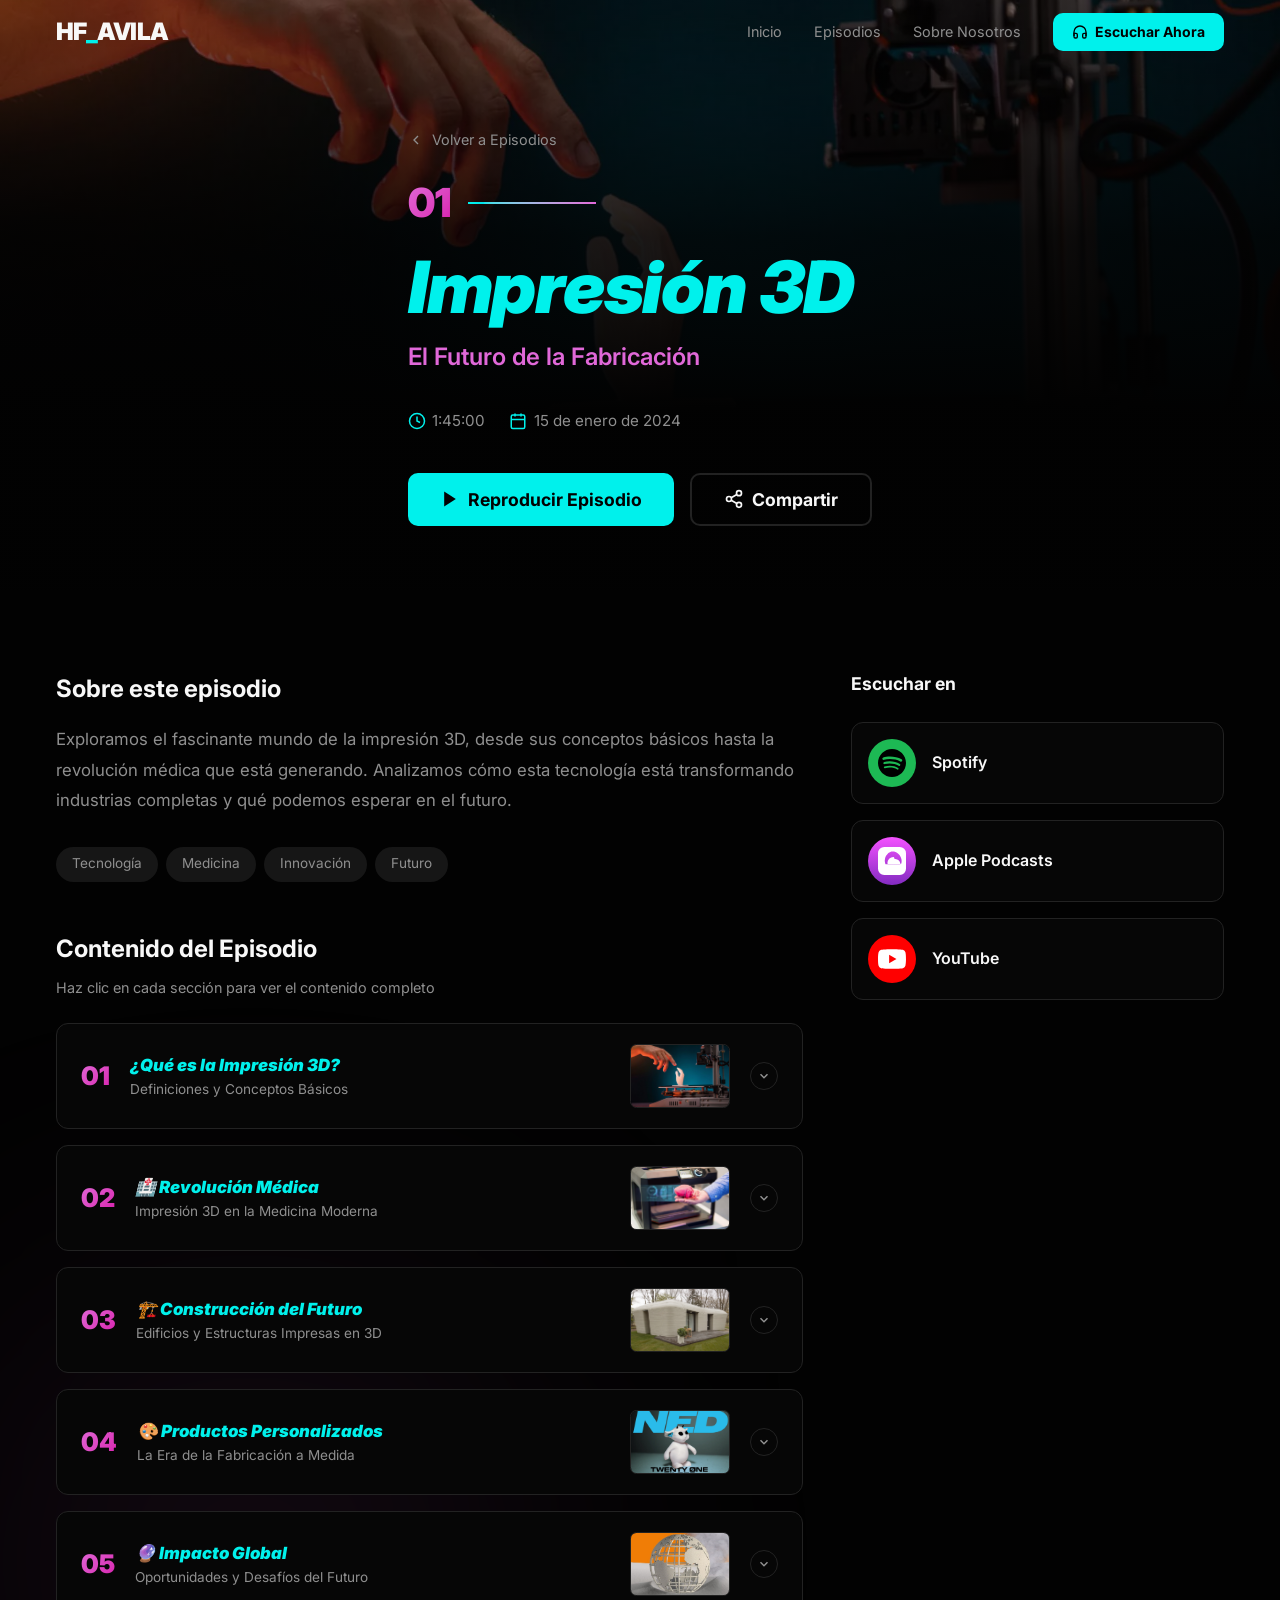
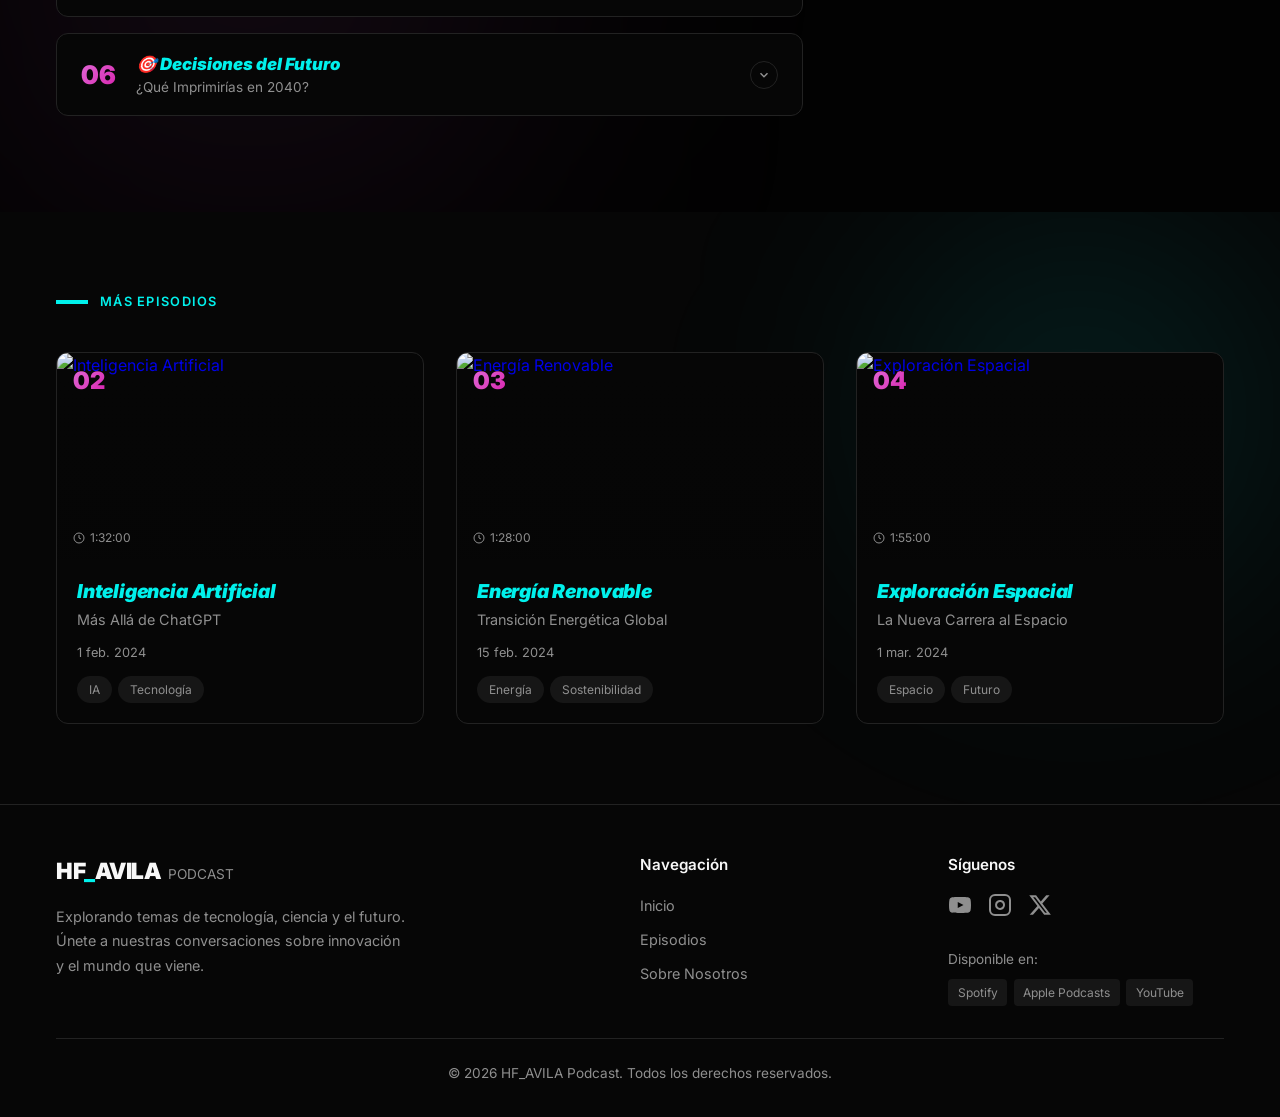
==== episodio-impresion-3d.html @ 29e9cfe6 "Add initial podcast site pages and assets Introduce the HF_AVILA podcast website skeleton: adds inde" ====
<!DOCTYPE html>
<html lang="es">
<head>
  <meta charset="UTF-8">
  <meta name="viewport" content="width=device-width, initial-scale=1.0">
  <title>Impresión 3D | HF_AVILA Podcast</title>
  <meta name="description" content="Exploramos el fascinante mundo de la impresión 3D, desde sus conceptos básicos hasta la revolución médica que está generando.">
  <link rel="preconnect" href="https://fonts.googleapis.com">
  <link rel="preconnect" href="https://fonts.gstatic.com" crossorigin>
  <link rel="stylesheet" href="styles.css">
</head>
<body>

  <!-- HEADER -->
  <header class="site-header" id="siteHeader">
    <div class="container">
      <div class="header-inner">
        <a href="index.html" class="logo">
          <span class="logo-hf">HF</span><span class="logo-dash">_</span><span class="logo-avila">AVILA</span>
        </a>
        <nav class="nav-desktop">
          <a href="index.html" class="nav-link">Inicio</a>
          <a href="episodios.html" class="nav-link">Episodios</a>
          <a href="sobre.html" class="nav-link">Sobre Nosotros</a>
          <a href="episodios.html" class="btn-nav">
            <svg viewBox="0 0 24 24" fill="none" stroke="currentColor" stroke-width="2"><path d="M3 18v-6a9 9 0 0 1 18 0v6"/><path d="M21 19a2 2 0 0 1-2 2h-1a2 2 0 0 1-2-2v-3a2 2 0 0 1 2-2h3zM3 19a2 2 0 0 0 2 2h1a2 2 0 0 0 2-2v-3a2 2 0 0 0-2-2H3z"/></svg>
            Escuchar Ahora
          </a>
        </nav>
        <button class="hamburger" id="hamburger" aria-label="Menú"></button>
      </div>
      <nav class="nav-mobile" id="navMobile">
        <a href="index.html" class="nav-link">Inicio</a>
        <a href="episodios.html" class="nav-link">Episodios</a>
        <a href="sobre.html" class="nav-link">Sobre Nosotros</a>
        <a href="episodios.html" class="btn-mobile">Escuchar Ahora</a>
      </nav>
    </div>
  </header>

  <!-- HERO -->
  <section class="ep-detail-hero">
    <div class="glow-orb" style="width:600px;height:600px;background:oklch(0.85 0.18 192 / 0.2);top:0;right:0;filter:blur(150px);"></div>
    <div class="ep-detail-bg">
      <img src="img/Podcast.jpg" alt="Impresión 3D">
      <div class="ep-detail-bg-overlay"></div>
    </div>
    <div class="container">
      <div class="ep-detail-content">
        <a href="episodios.html" class="back-link">
          <svg viewBox="0 0 24 24" fill="none" stroke="currentColor" stroke-width="2"><polyline points="15 18 9 12 15 6"/></svg>
          Volver a Episodios
        </a>
        <div class="ep-num-row">
          <span class="news-number">01</span>
          <div class="news-line" style="width:128px;flex:none;"></div>
        </div>
        <h1 class="ep-detail-title">Impresión 3D</h1>
        <p class="ep-detail-subtitle">El Futuro de la Fabricación</p>
        <div class="ep-meta">
          <div class="ep-meta-item">
            <svg viewBox="0 0 24 24"><circle cx="12" cy="12" r="10"/><polyline points="12 6 12 12 16 14"/></svg>
            1:45:00
          </div>
          <div class="ep-meta-item">
            <svg viewBox="0 0 24 24"><rect x="3" y="4" width="18" height="18" rx="2" ry="2"/><line x1="16" y1="2" x2="16" y2="6"/><line x1="8" y1="2" x2="8" y2="6"/><line x1="3" y1="10" x2="21" y2="10"/></svg>
            15 de enero de 2024
          </div>
        </div>
        <div class="ep-detail-btns">
          <button class="btn-primary-lg">
            <svg width="20" height="20" viewBox="0 0 24 24" fill="currentColor"><polygon points="5 3 19 12 5 21 5 3"/></svg>
            Reproducir Episodio
          </button>
          <button class="btn-outline-lg">
            <svg width="20" height="20" viewBox="0 0 24 24" fill="none" stroke="currentColor" stroke-width="2"><circle cx="18" cy="5" r="3"/><circle cx="6" cy="12" r="3"/><circle cx="18" cy="19" r="3"/><line x1="8.59" y1="13.51" x2="15.42" y2="17.49"/><line x1="15.41" y1="6.51" x2="8.59" y2="10.49"/></svg>
            Compartir
          </button>
        </div>
      </div>
    </div>
  </section>

  <!-- BODY -->
  <section class="ep-body">
    <div class="glow-orb" style="width:500px;height:500px;background:oklch(0.7 0.2 330 / 0.1);bottom:0;left:0;filter:blur(150px);"></div>
    <div class="container" style="position:relative;z-index:1;">
      <div class="ep-body-grid">

        <!-- MAIN COLUMN -->
        <div>
          <div class="scroll-reveal">
            <h2 class="ep-about-title">Sobre este episodio</h2>
            <p class="ep-about-desc">
              Exploramos el fascinante mundo de la impresión 3D, desde sus conceptos básicos hasta la revolución médica que está generando. Analizamos cómo esta tecnología está transformando industrias completas y qué podemos esperar en el futuro.
            </p>
            <div class="topics-list">
              <span class="topic-tag">Tecnología</span>
              <span class="topic-tag">Medicina</span>
              <span class="topic-tag">Innovación</span>
              <span class="topic-tag">Futuro</span>
            </div>
          </div>

          <!-- ACCORDION SECTIONS -->
          <div class="scroll-reveal" data-delay="100">
            <h2 class="ep-sections-title">Contenido del Episodio</h2>
            <p style="color:var(--muted-fg);font-size:0.9rem;margin-bottom:1.5rem;margin-top:-1.5rem;">Haz clic en cada sección para ver el contenido completo</p>

            <!-- ===== 01 ===== -->
            <div class="ep-accordion" id="sec-01">
              <button class="ep-accordion-trigger" onclick="toggleAccordion('sec-01')">
                <div class="ep-accordion-num"><span class="news-number" style="font-size:1.6rem;">01</span></div>
                <div class="ep-accordion-info">
                  <p class="ep-accordion-title">¿Qué es la Impresión 3D?</p>
                  <p class="ep-accordion-subtitle">Definiciones y Conceptos Básicos</p>
                </div>
                <div class="ep-accordion-img">
                  <img src="img/Podcast.jpg" alt="Qué es la Impresión 3D">
                </div>
                <div class="ep-accordion-arrow">
                  <svg viewBox="0 0 24 24"><polyline points="6 9 12 15 18 9"/></svg>
                </div>
              </button>
              <div class="ep-accordion-body">
                <div class="ep-accordion-body-inner">
                  <div class="ep-accordion-full-img">
                    <img src="img/Podcast.jpg" alt="Qué es la Impresión 3D">
                  </div>
                  <div class="ep-accordion-highlight">
                    La impresión 3D, o fabricación aditiva, es el proceso de crear objetos tridimensionales a partir de un modelo digital, añadiendo material capa a capa hasta construir la pieza final.
                  </div>
                  <p class="ep-accordion-text">
                    A diferencia de los métodos de manufactura tradicionales que sustraen material (como tornear o fresar), la impresión 3D <em>añade</em> material exactamente donde se necesita, eliminando desperdicios y permitiendo geometrías imposibles de conseguir por otros medios.
                  </p>
                  <p class="ep-accordion-text"><strong style="color:var(--foreground);">Las tecnologías principales:</strong></p>
                  <ul class="ep-accordion-bullets">
                    <li><strong style="color:var(--foreground);">FDM (Modelado por Deposición Fundida):</strong> la más común y económica. Funde un filamento plástico y lo deposita capa a capa. Ideal para prototipos y uso doméstico.</li>
                    <li><strong style="color:var(--foreground);">SLA (Estereolitografía):</strong> usa un láser ultravioleta para solidificar resina líquida. Produce piezas con altísima resolución y acabado superficial impecable.</li>
                    <li><strong style="color:var(--foreground);">SLS (Sinterización Selectiva por Láser):</strong> fusiona polvo de nylon o metal con un láser. No requiere soportes y es la preferida en manufactura industrial.</li>
                    <li><strong style="color:var(--foreground);">Metal (DMLS/SLM):</strong> imprime directamente en acero, titanio o aluminio. Revoluciona la aeronáutica y la medicina.</li>
                  </ul>
                  <p class="ep-accordion-text"><strong style="color:var(--foreground);">Materiales disponibles hoy:</strong> PLA, ABS, PETG, resinas fotopoliméricas, nylon, TPU flexible, titanio, acero inoxidable, cerámica, concreto y hasta chocolate o tejidos biológicos.</p>
                  <div class="ep-accordion-tags-row">
                    <span class="ep-accordion-tag">FDM</span>
                    <span class="ep-accordion-tag">SLA</span>
                    <span class="ep-accordion-tag">SLS</span>
                    <span class="ep-accordion-tag">Fabricación Aditiva</span>
                    <span class="ep-accordion-tag">Materiales</span>
                  </div>
                </div>
              </div>
            </div>

            <!-- ===== 02 ===== -->
            <div class="ep-accordion" id="sec-02">
              <button class="ep-accordion-trigger" onclick="toggleAccordion('sec-02')">
                <div class="ep-accordion-num"><span class="news-number" style="font-size:1.6rem;">02</span></div>
                <div class="ep-accordion-info">
                  <p class="ep-accordion-title">🏥 Revolución Médica</p>
                  <p class="ep-accordion-subtitle">Impresión 3D en la Medicina Moderna</p>
                </div>
                <div class="ep-accordion-img">
                  <img src="img/medico.jpg" alt="Revolución Médica">
                </div>
                <div class="ep-accordion-arrow">
                  <svg viewBox="0 0 24 24"><polyline points="6 9 12 15 18 9"/></svg>
                </div>
              </button>
              <div class="ep-accordion-body">
                <div class="ep-accordion-body-inner">
                  <div class="ep-accordion-full-img">
                    <img src="img/medico.jpg" alt="Impresión 3D en la Medicina">
                  </div>
                  <div class="ep-accordion-highlight">
                    La medicina es probablemente el campo donde la impresión 3D está generando el mayor impacto humano inmediato: prótesis a 50 dólares, implantes a medida y órganos artificiales son ya una realidad.
                  </div>
                  <p class="ep-accordion-text"><strong style="color:var(--foreground);">Prótesis e implantes personalizados:</strong></p>
                  <ul class="ep-accordion-bullets">
                    <li>Una prótesis de mano impresa en 3D cuesta entre $50 y $500, frente a los $10,000–$100,000 de las convencionales. En países en desarrollo esto es transformador.</li>
                    <li>Implantes óseos de titanio impresos con geometría porosa que imita el hueso real, favoreciendo la integración biológica y reduciendo el rechazo.</li>
                    <li>Implantes dentales y coronas fabricadas en el consultorio en menos de una hora, eliminando la espera de semanas.</li>
                  </ul>
                  <p class="ep-accordion-text"><strong style="color:var(--foreground);">Modelos quirúrgicos y planificación:</strong></p>
                  <ul class="ep-accordion-bullets">
                    <li>Los cirujanos imprimen réplicas exactas de órganos del paciente a partir de tomografías para planificar operaciones complejas antes de entrar al quirófano.</li>
                    <li>En cirugías cardíacas pediátricas, la impresión 3D del corazón del bebé ha reducido el tiempo de operación hasta en un 40%.</li>
                  </ul>
                  <p class="ep-accordion-text"><strong style="color:var(--foreground);">Bio-impresión — el siguiente nivel:</strong></p>
                  <ul class="ep-accordion-bullets">
                    <li>Investigadores ya imprimen tejido cartilaginoso, piel para trasplantes y vasos sanguíneos usando células vivas como "tinta".</li>
                    <li>El primer corazón humano completo impreso en 3D fue presentado por la Universidad de Tel Aviv en 2019, aunque aún no es funcional a escala real.</li>
                    <li>La meta a 10 años: riñones e hígados funcionales impresos con células del propio paciente, eliminando las listas de espera de trasplantes.</li>
                  </ul>
                  <div class="ep-accordion-tags-row">
                    <span class="ep-accordion-tag">Prótesis</span>
                    <span class="ep-accordion-tag">Implantes</span>
                    <span class="ep-accordion-tag">Bio-impresión</span>
                    <span class="ep-accordion-tag">Cirugía</span>
                    <span class="ep-accordion-tag">Trasplantes</span>
                  </div>
                </div>
              </div>
            </div>

            <!-- ===== 03 ===== -->
            <div class="ep-accordion" id="sec-03">
              <button class="ep-accordion-trigger" onclick="toggleAccordion('sec-03')">
                <div class="ep-accordion-num"><span class="news-number" style="font-size:1.6rem;">03</span></div>
                <div class="ep-accordion-info">
                  <p class="ep-accordion-title">🏗️ Construcción del Futuro</p>
                  <p class="ep-accordion-subtitle">Edificios y Estructuras Impresas en 3D</p>
                </div>
                <div class="ep-accordion-img">
                  <img src="img/construccion.jpg" alt="Construcción 3D">
                </div>
                <div class="ep-accordion-arrow">
                  <svg viewBox="0 0 24 24"><polyline points="6 9 12 15 18 9"/></svg>
                </div>
              </button>
              <div class="ep-accordion-body">
                <div class="ep-accordion-body-inner">
                  <div class="ep-accordion-full-img">
                    <img src="img/construccion.jpg" alt="Construcción 3D">
                  </div>
                  <div class="ep-accordion-highlight">
                    Imprimir una casa en 24 horas por menos de $10,000 ya no es ciencia ficción. La construcción 3D está a punto de resolver la crisis de vivienda global.
                  </div>
                  <p class="ep-accordion-text"><strong style="color:var(--foreground);">Cómo funciona:</strong></p>
                  <ul class="ep-accordion-bullets">
                    <li>Una impresora de gran formato montada sobre rieles o un brazo robótico deposita concreto especial (o materiales locales como adobe) siguiendo un plano digital.</li>
                    <li>El proceso elimina la necesidad de encofrados, reduce la mano de obra hasta en un 70% y puede trabajar 24/7 sin fatiga.</li>
                    <li>Los muros se imprimen con cavidades integradas para instalaciones eléctricas, plomería y aislamiento térmico.</li>
                  </ul>
                  <p class="ep-accordion-text"><strong style="color:var(--foreground);">Casos reales que ya existen:</strong></p>
                  <ul class="ep-accordion-bullets">
                    <li><strong style="color:var(--foreground);">ICON (Texas, EUA):</strong> imprimió un barrio completo de viviendas sociales en Austin. Su impresora Vulcan construye 167 m² en menos de 48 horas.</li>
                    <li><strong style="color:var(--foreground);">Apis Cor (Rusia/Dubai):</strong> imprimió una casa de 37 m² in situ en solo 24 horas por $10,000 en 2017.</li>
                    <li><strong style="color:var(--foreground);">WASP (Italia):</strong> usa tierra local mezclada con fibras naturales para imprimir viviendas de costo casi cero en zonas sin recursos.</li>
                    <li><strong style="color:var(--foreground);">NASA:</strong> financia proyectos para imprimir hábitats en la Luna y Marte usando materiales del suelo lunar.</li>
                  </ul>
                  <p class="ep-accordion-text">La reducción de costos proyectada es del 30–45% frente a la construcción tradicional, con un desperdicio de material hasta 60% menor.</p>
                  <div class="ep-accordion-tags-row">
                    <span class="ep-accordion-tag">Vivienda</span>
                    <span class="ep-accordion-tag">Concreto 3D</span>
                    <span class="ep-accordion-tag">ICON</span>
                    <span class="ep-accordion-tag">Sostenibilidad</span>
                    <span class="ep-accordion-tag">NASA</span>
                  </div>
                </div>
              </div>
            </div>

            <!-- ===== 04 ===== -->
            <div class="ep-accordion" id="sec-04">
              <button class="ep-accordion-trigger" onclick="toggleAccordion('sec-04')">
                <div class="ep-accordion-num"><span class="news-number" style="font-size:1.6rem;">04</span></div>
                <div class="ep-accordion-info">
                  <p class="ep-accordion-title">🎨 Productos Personalizados</p>
                  <p class="ep-accordion-subtitle">La Era de la Fabricación a Medida</p>
                </div>
                <div class="ep-accordion-img">
                  <img src="img/personalizados.jpg" alt="Productos Personalizados">
                </div>
                <div class="ep-accordion-arrow">
                  <svg viewBox="0 0 24 24"><polyline points="6 9 12 15 18 9"/></svg>
                </div>
              </button>
              <div class="ep-accordion-body">
                <div class="ep-accordion-body-inner">
                  <div class="ep-accordion-full-img">
                    <img src="img/personalizados.jpg" alt="Productos Personalizados">
                  </div>
                  <div class="ep-accordion-highlight">
                    Estamos pasando de un mundo de producción en masa idéntica a uno donde cada objeto puede ser único, fabricado exactamente para ti, cuando lo necesitas y donde lo necesitas.
                  </div>
                  <p class="ep-accordion-text"><strong style="color:var(--foreground);">Del inventario al bajo demanda:</strong></p>
                  <ul class="ep-accordion-bullets">
                    <li>Las empresas ya no necesitan almacenar millones de piezas de repuesto. Con un archivo digital y una impresora, cualquier pieza se fabrica en el momento exacto que el cliente la necesita.</li>
                    <li>Adidas imprime solas de zapatillas adaptadas a la pisada individual de cada corredor, mejorando rendimiento y reduciendo lesiones.</li>
                    <li>La industria del calzado estima que para 2030 el 25% de los zapatos premium serán fabricados con elementos impresos en 3D a medida.</li>
                  </ul>
                  <p class="ep-accordion-text"><strong style="color:var(--foreground);">Moda, joyería y diseño:</strong></p>
                  <ul class="ep-accordion-bullets">
                    <li>Diseñadores como Iris van Herpen crean prendas con estructuras imposibles de tejer o coser, directamente desde modelos 3D.</li>
                    <li>La joyería impresa en oro y plata permite crear piezas únicas sin las restricciones del trabajo artesanal tradicional.</li>
                    <li>Empresas como Shapeways permiten a cualquier persona subir un diseño y recibir su objeto impreso en días.</li>
                  </ul>
                  <p class="ep-accordion-text"><strong style="color:var(--foreground);">La "fábrica en casa":</strong> Impresoras domésticas de calidad por menos de $300 democratizan la fabricación. Hoy puedes imprimir repuestos de electrodomésticos, accesorios de cocina, herramientas y piezas de Lego personalizadas desde tu hogar.</p>
                  <div class="ep-accordion-tags-row">
                    <span class="ep-accordion-tag">Personalización</span>
                    <span class="ep-accordion-tag">Adidas</span>
                    <span class="ep-accordion-tag">Moda 3D</span>
                    <span class="ep-accordion-tag">Joyería</span>
                    <span class="ep-accordion-tag">Fab en Casa</span>
                  </div>
                </div>
              </div>
            </div>

            <!-- ===== 05 ===== -->
            <div class="ep-accordion" id="sec-05">
              <button class="ep-accordion-trigger" onclick="toggleAccordion('sec-05')">
                <div class="ep-accordion-num"><span class="news-number" style="font-size:1.6rem;">05</span></div>
                <div class="ep-accordion-info">
                  <p class="ep-accordion-title">🔮 Impacto Global</p>
                  <p class="ep-accordion-subtitle">Oportunidades y Desafíos del Futuro</p>
                </div>
                <div class="ep-accordion-img">
                  <img src="img/impacto.jpg" alt="Impacto Global">
                </div>
                <div class="ep-accordion-arrow">
                  <svg viewBox="0 0 24 24"><polyline points="6 9 12 15 18 9"/></svg>
                </div>
              </button>
              <div class="ep-accordion-body">
                <div class="ep-accordion-body-inner">
                  <div class="ep-accordion-full-img">
                    <img src="img/impacto.jpg" alt="Impacto Global de la Impresión 3D">
                  </div>
                  <div class="ep-accordion-highlight">
                    El mercado global de impresión 3D superará los $50 mil millones para 2030. Pero más allá del dinero, esta tecnología rediseñará cómo producimos, consumimos y vivimos.
                  </div>
                  <p class="ep-accordion-text"><strong style="color:var(--foreground);">Impacto económico y en el empleo:</strong></p>
                  <ul class="ep-accordion-bullets">
                    <li>Se estima que la fabricación aditiva eliminará hasta 3 millones de empleos en manufactura tradicional para 2035, principalmente en ensamblaje repetitivo.</li>
                    <li>Al mismo tiempo, creará nuevos roles: diseñadores 3D, operadores de impresoras industriales, ingenieros de materiales avanzados y técnicos de mantenimiento especializado.</li>
                    <li>Las cadenas de suministro se acortarán drásticamente: del fabricante en Asia al cliente local en horas, no meses.</li>
                  </ul>
                  <p class="ep-accordion-text"><strong style="color:var(--foreground);">Impacto medioambiental:</strong></p>
                  <ul class="ep-accordion-bullets">
                    <li><strong style="color:var(--foreground);">Reducción de desperdicio:</strong> la fabricación tradicional puede desperdiciar hasta el 90% del material; la impresión 3D usa casi exactamente lo necesario.</li>
                    <li><strong style="color:var(--foreground);">Menos transporte:</strong> fabricar localmente reduce emisiones de CO₂ de la cadena logística global.</li>
                    <li><strong style="color:var(--foreground);">Materiales reciclados:</strong> ya existen filamentos hechos de botellas PET recicladas, plástico oceánico y residuos agrícolas.</li>
                  </ul>
                  <p class="ep-accordion-text"><strong style="color:var(--foreground);">Desafíos y riesgos:</strong></p>
                  <ul class="ep-accordion-bullets">
                    <li>La regulación de armas impresas en 3D es un desafío legal y de seguridad pendiente en muchos países.</li>
                    <li>Piratería de productos: imprimir sin licencia piezas patentadas plantea conflictos de propiedad intelectual.</li>
                    <li>La disparidad tecnológica puede ampliar la brecha entre países desarrollados y en desarrollo si no se democratiza el acceso.</li>
                  </ul>
                  <div class="ep-accordion-tags-row">
                    <span class="ep-accordion-tag">Economía</span>
                    <span class="ep-accordion-tag">Empleo</span>
                    <span class="ep-accordion-tag">Sostenibilidad</span>
                    <span class="ep-accordion-tag">Regulación</span>
                    <span class="ep-accordion-tag">Futuro</span>
                  </div>
                </div>
              </div>
            </div>

            <!-- ===== 06 ===== -->
            <div class="ep-accordion" id="sec-06">
              <button class="ep-accordion-trigger" onclick="toggleAccordion('sec-06')">
                <div class="ep-accordion-num"><span class="news-number" style="font-size:1.6rem;">06</span></div>
                <div class="ep-accordion-info">
                  <p class="ep-accordion-title">🎯 Decisiones del Futuro</p>
                  <p class="ep-accordion-subtitle">¿Qué Imprimirías en 2040?</p>
                </div>
                <div class="ep-accordion-arrow" style="margin-left:auto;">
                  <svg viewBox="0 0 24 24"><polyline points="6 9 12 15 18 9"/></svg>
                </div>
              </button>
              <div class="ep-accordion-body">
                <div class="ep-accordion-body-inner">
                  <div class="ep-accordion-highlight">
                    Imagina el año 2040. La impresión 3D es tan común como un horno microondas. Los recursos para fabricar a gran escala son limitados. La humanidad debe elegir en qué concentrar esta tecnología. ¿Cuál sería tu prioridad?
                  </div>
                  <p class="ep-accordion-text" style="margin-bottom:1.5rem;">Esta fue la pregunta que lanzamos en el episodio. Selecciona la opción que crees más importante:</p>
                  <div class="ep-section-options" id="futureOptions">
                    <button class="ep-section-option" onclick="selectOption(this, 'organos')">🏥 Órganos y Cuerpo</button>
                    <button class="ep-section-option" onclick="selectOption(this, 'viviendas')">🏗️ Viviendas</button>
                    <button class="ep-section-option" onclick="selectOption(this, 'bienes')">🎨 Bienes</button>
                    <button class="ep-section-option" onclick="selectOption(this, 'sostenible')">♻️ Sostenible</button>
                  </div>
                  <div id="optionDetail" style="display:none;margin-top:1.5rem;"></div>
                  <p class="ep-accordion-text" style="margin-top:1.5rem;font-size:0.85rem;font-style:italic;">
                    En el episodio exploramos los argumentos a favor y en contra de cada opción. No hay respuesta correcta: cada una refleja una visión del tipo de mundo que queremos construir.
                  </p>
                </div>
              </div>
            </div>

          </div><!-- end accordion sections -->
        </div>

        <!-- SIDEBAR -->
        <div>
          <div class="scroll-reveal from-right" data-delay="100">
            <p class="listen-on-title">Escuchar en</p>
            <div class="platform-links">
              <a href="#" class="platform-link">
                <div class="platform-icon" style="background:#1DB954;">
                  <svg viewBox="0 0 24 24" fill="black"><path d="M12 0C5.4 0 0 5.4 0 12s5.4 12 12 12 12-5.4 12-12S18.66 0 12 0zm5.521 17.34c-.24.359-.66.48-1.021.24-2.82-1.74-6.36-2.101-10.561-1.141-.418.122-.779-.179-.899-.539-.12-.421.18-.78.54-.9 4.56-1.021 8.52-.6 11.64 1.32.42.18.479.659.301 1.02zm1.44-3.3c-.301.42-.841.6-1.262.3-3.239-1.98-8.159-2.58-11.939-1.38-.479.12-1.02-.12-1.14-.6-.12-.48.12-1.021.6-1.141C9.6 9.9 15 10.561 18.72 12.84c.361.181.54.78.241 1.2zm.12-3.36C15.24 8.4 8.82 8.16 5.16 9.301c-.6.179-1.2-.181-1.38-.721-.18-.601.18-1.2.72-1.381 4.26-1.26 11.28-1.02 15.721 1.621.539.3.719 1.02.419 1.56-.299.421-1.02.599-1.559.3z"/></svg>
                </div>
                <span class="platform-name">Spotify</span>
              </a>
              <a href="#" class="platform-link">
                <div class="platform-icon" style="background:linear-gradient(to bottom,#F452FF,#832BC1);">
                  <svg viewBox="0 0 24 24" fill="white"><path d="M5.34 0A5.328 5.328 0 000 5.34v13.32A5.328 5.328 0 005.34 24h13.32A5.328 5.328 0 0024 18.66V5.34A5.328 5.328 0 0018.66 0H5.34zm6.525 3.545a8.444 8.444 0 018.14 10.395.639.639 0 01-.61.525H8.685a.639.639 0 01-.625-.744 5.21 5.21 0 015.1-5.174.639.639 0 01.665.533c.032.19.106.443.212.694.147.346.494.57.868.585a5.228 5.228 0 014.29 3.685.639.639 0 01-.597.847H6.905a.639.639 0 01-.631-.541 8.444 8.444 0 015.6-10.805z"/></svg>
                </div>
                <span class="platform-name">Apple Podcasts</span>
              </a>
              <a href="#" class="platform-link">
                <div class="platform-icon" style="background:#FF0000;">
                  <svg viewBox="0 0 24 24" fill="white"><path d="M23.498 6.186a3.016 3.016 0 00-2.122-2.136C19.505 3.545 12 3.545 12 3.545s-7.505 0-9.377.505A3.017 3.017 0 00.502 6.186C0 8.07 0 12 0 12s0 3.93.502 5.814a3.016 3.016 0 002.122 2.136c1.871.505 9.376.505 9.376.505s7.505 0 9.377-.505a3.015 3.015 0 002.122-2.136C24 15.93 24 12 24 12s0-3.93-.502-5.814zM9.545 15.568V8.432L15.818 12l-6.273 3.568z"/></svg>
                </div>
                <span class="platform-name">YouTube</span>
              </a>
            </div>
          </div>
        </div>

      </div><!-- end ep-body-grid -->
    </div>
  </section>

  <!-- RELATED EPISODES -->
  <section class="ep-related">
    <div class="glow-orb" style="width:400px;height:400px;background:oklch(0.85 0.18 192 / 0.1);top:0;right:0;filter:blur(120px);"></div>
    <div class="container" style="position:relative;z-index:1;">
      <div class="scroll-reveal" style="margin-bottom:2.5rem;">
        <div class="section-label">
          <span class="section-label-line"></span>
          <span class="section-label-text">Más Episodios</span>
        </div>
      </div>
      <div class="episodes-grid">
        <div class="scroll-reveal" data-delay="0">
          <a href="#" class="episode-card">
            <div class="episode-card-img">
              <img src="https://images.unsplash.com/photo-1677442136019-21780ecad995?w=800&h=600&fit=crop" alt="Inteligencia Artificial">
              <div class="episode-img-overlay"></div>
              <div class="episode-num-badge"><span class="news-number">02</span></div>
              <div class="episode-play-overlay"><div class="play-circle-sm"><svg viewBox="0 0 24 24"><polygon points="5 3 19 12 5 21 5 3"/></svg></div></div>
              <div class="episode-duration"><svg viewBox="0 0 24 24"><circle cx="12" cy="12" r="10"/><polyline points="12 6 12 12 16 14"/></svg> 1:32:00</div>
            </div>
            <div class="episode-card-body">
              <p class="episode-card-title">Inteligencia Artificial</p>
              <p class="episode-card-subtitle">Más Allá de ChatGPT</p>
              <p class="episode-card-date">1 feb. 2024</p>
              <div class="episode-tags"><span class="episode-tag">IA</span><span class="episode-tag">Tecnología</span></div>
            </div>
          </a>
        </div>
        <div class="scroll-reveal" data-delay="100">
          <a href="#" class="episode-card">
            <div class="episode-card-img">
              <img src="https://images.unsplash.com/photo-1509391366360-2e959784a276?w=800&h=600&fit=crop" alt="Energía Renovable">
              <div class="episode-img-overlay"></div>
              <div class="episode-num-badge"><span class="news-number">03</span></div>
              <div class="episode-play-overlay"><div class="play-circle-sm"><svg viewBox="0 0 24 24"><polygon points="5 3 19 12 5 21 5 3"/></svg></div></div>
              <div class="episode-duration"><svg viewBox="0 0 24 24"><circle cx="12" cy="12" r="10"/><polyline points="12 6 12 12 16 14"/></svg> 1:28:00</div>
            </div>
            <div class="episode-card-body">
              <p class="episode-card-title">Energía Renovable</p>
              <p class="episode-card-subtitle">Transición Energética Global</p>
              <p class="episode-card-date">15 feb. 2024</p>
              <div class="episode-tags"><span class="episode-tag">Energía</span><span class="episode-tag">Sostenibilidad</span></div>
            </div>
          </a>
        </div>
        <div class="scroll-reveal" data-delay="200">
          <a href="#" class="episode-card">
            <div class="episode-card-img">
              <img src="https://images.unsplash.com/photo-1446776811953-b23d57bd21aa?w=800&h=600&fit=crop" alt="Exploración Espacial">
              <div class="episode-img-overlay"></div>
              <div class="episode-num-badge"><span class="news-number">04</span></div>
              <div class="episode-play-overlay"><div class="play-circle-sm"><svg viewBox="0 0 24 24"><polygon points="5 3 19 12 5 21 5 3"/></svg></div></div>
              <div class="episode-duration"><svg viewBox="0 0 24 24"><circle cx="12" cy="12" r="10"/><polyline points="12 6 12 12 16 14"/></svg> 1:55:00</div>
            </div>
            <div class="episode-card-body">
              <p class="episode-card-title">Exploración Espacial</p>
              <p class="episode-card-subtitle">La Nueva Carrera al Espacio</p>
              <p class="episode-card-date">1 mar. 2024</p>
              <div class="episode-tags"><span class="episode-tag">Espacio</span><span class="episode-tag">Futuro</span></div>
            </div>
          </a>
        </div>
      </div>
    </div>
  </section>

  <!-- FOOTER -->
  <footer class="site-footer">
    <div class="container">
      <div class="footer-grid">
        <div>
          <a href="index.html" class="footer-logo">
            <span class="footer-logo-main"><span style="color:var(--foreground)">HF</span><span style="color:var(--primary)">_</span><span style="color:var(--foreground)">AVILA</span></span>
            <span class="footer-logo-podcast">PODCAST</span>
          </a>
          <p class="footer-desc">Explorando temas de tecnología, ciencia y el futuro. Únete a nuestras conversaciones sobre innovación y el mundo que viene.</p>
        </div>
        <div>
          <p class="footer-col-title">Navegación</p>
          <ul class="footer-nav-list">
            <li><a href="index.html">Inicio</a></li>
            <li><a href="episodios.html">Episodios</a></li>
            <li><a href="sobre.html">Sobre Nosotros</a></li>
          </ul>
        </div>
        <div>
          <p class="footer-col-title">Síguenos</p>
          <div class="footer-social">
            <a href="#" aria-label="YouTube"><svg viewBox="0 0 24 24" fill="currentColor"><path d="M22.54 6.42a2.78 2.78 0 0 0-1.95-1.96C18.88 4 12 4 12 4s-6.88 0-8.59.46a2.78 2.78 0 0 0-1.95 1.96A29 29 0 0 0 1 12a29 29 0 0 0 .46 5.58A2.78 2.78 0 0 0 3.41 19.6C5.12 20 12 20 12 20s6.88 0 8.59-.46a2.78 2.78 0 0 0 1.95-1.95A29 29 0 0 0 23 12a29 29 0 0 0-.46-5.58zM9.75 15.02V8.98L15.5 12l-5.75 3.02z"/></svg></a>
            <a href="#" aria-label="Instagram"><svg viewBox="0 0 24 24" fill="none" stroke="currentColor" stroke-width="2"><rect x="2" y="2" width="20" height="20" rx="5" ry="5"/><path d="M16 11.37A4 4 0 1 1 12.63 8 4 4 0 0 1 16 11.37z"/><line x1="17.5" y1="6.5" x2="17.51" y2="6.5"/></svg></a>
            <a href="#" aria-label="Twitter"><svg viewBox="0 0 24 24" fill="currentColor"><path d="M18.244 2.25h3.308l-7.227 8.26 8.502 11.24H16.17l-5.214-6.817L4.99 21.75H1.68l7.73-8.835L1.254 2.25H8.08l4.713 6.231zm-1.161 17.52h1.833L7.084 4.126H5.117z"/></svg></a>
          </div>
          <p class="footer-platforms-label">Disponible en:</p>
          <div class="footer-platform-tags">
            <span class="footer-platform-tag">Spotify</span>
            <span class="footer-platform-tag">Apple Podcasts</span>
            <span class="footer-platform-tag">YouTube</span>
          </div>
        </div>
      </div>
      <div class="footer-bottom">
        <p>&copy; 2026 HF_AVILA Podcast. Todos los derechos reservados.</p>
      </div>
    </div>
  </footer>

  <script src="script.js"></script>
  <script>
    function toggleAccordion(id) {
      const accordion = document.getElementById(id);
      const isOpen = accordion.classList.contains('open');
      // Close all
      document.querySelectorAll('.ep-accordion.open').forEach(a => a.classList.remove('open'));
      // Open this one if it was closed
      if (!isOpen) accordion.classList.add('open');
    }

    const optionDetails = {
      organos: {
        title: '🏥 Órganos y Cuerpo',
        text: 'Priorizar la bio-impresión significa apostar por eliminar las listas de espera de trasplantes, fabricar prótesis accesibles para todos y desarrollar medicamentos personalizados. Es invertir en la equidad de la salud humana a escala global. Para 2040 se estima que bio-impresoras podrían producir riñones funcionales, reduciendo la mortalidad por falla orgánica en un 60%.'
      },
      viviendas: {
        title: '🏗️ Viviendas',
        text: 'Con más de 1.6 mil millones de personas viviendo en condiciones de vivienda inadecuada, imprimir casas accesibles podría ser el mayor acto humanitario del siglo. Para 2040, impresoras de construcción autónomas podrían erigir viviendas completas en 8 horas usando materiales locales reciclados, erradicando los asentamientos informales en una generación.'
      },
      bienes: {
        title: '🎨 Bienes de Consumo',
        text: 'Democratizar la fabricación de bienes significa que cualquier persona pueda diseñar y producir lo que necesita, destruyendo la dependencia de cadenas de suministro globales. Electrodomésticos, herramientas, ropa, juguetes — todo fabricado localmente, exactamente según las necesidades del consumidor. Un modelo económico radicalmente más eficiente y justo.'
      },
      sostenible: {
        title: '♻️ Manufactura Sostenible',
        text: 'Redirigir la impresión 3D hacia la circularidad total: filamentos de plástico oceánico, construcción con residuos agrícolas, piezas de repuesto que extienden la vida útil de cualquier máquina indefinidamente. Para 2040, una cadena de producción 3D completamente circular podría reducir los residuos industriales globales en un 40% y las emisiones de transporte en un 30%.'
      }
    };

    function selectOption(btn, key) {
      const options = document.querySelectorAll('#futureOptions .ep-section-option');
      options.forEach(b => b.classList.remove('active'));
      btn.classList.add('active');

      const detail = document.getElementById('optionDetail');
      const info = optionDetails[key];
      detail.style.display = 'block';
      detail.innerHTML = `
        <div class="ep-accordion-highlight">
          <strong style="display:block;margin-bottom:0.5rem;">${info.title}</strong>
          ${info.text}
        </div>
      `;
    }
  </script>
</body>
</html>
---- styles.css ----
@import url('https://fonts.googleapis.com/css2?family=Inter:wght@400;500;600;700;800;900&family=Oswald:wght@400;500;600;700&display=swap');

* { margin: 0; padding: 0; box-sizing: border-box; }

:root {
  --bg: oklch(0.08 0 0);
  --card: oklch(0.12 0 0);
  --primary: oklch(0.85 0.18 192);
  --secondary: oklch(0.7 0.2 330);
  --foreground: oklch(0.98 0 0);
  --muted-fg: oklch(0.65 0 0);
  --border: oklch(0.25 0 0);
  --muted: oklch(0.2 0 0);
  --radius: 0.625rem;
}

html { scroll-behavior: smooth; }

body {
  font-family: 'Inter', sans-serif;
  background: var(--bg);
  color: var(--foreground);
  line-height: 1.6;
  min-height: 100vh;
}

::-webkit-scrollbar { width: 8px; }
::-webkit-scrollbar-track { background: var(--bg); }
::-webkit-scrollbar-thumb { background: oklch(0.3 0 0); border-radius: 4px; }
::-webkit-scrollbar-thumb:hover { background: oklch(0.85 0.18 192 / 0.8); }

.container { max-width: 1200px; margin: 0 auto; padding: 0 1rem; }

/* ============ HEADER ============ */
.site-header {
  position: fixed;
  top: 0; left: 0; right: 0;
  z-index: 100;
  transition: all 0.3s ease;
}
.site-header.scrolled {
  background: oklch(0.08 0 0 / 0.9);
  backdrop-filter: blur(20px);
  -webkit-backdrop-filter: blur(20px);
  border-bottom: 1px solid oklch(0.25 0 0 / 0.5);
  box-shadow: 0 4px 30px oklch(0.85 0.18 192 / 0.05);
}
.header-inner {
  display: flex;
  align-items: center;
  justify-content: space-between;
  height: 64px;
}
.logo {
  text-decoration: none;
  font-family: 'Inter', sans-serif;
  font-size: 1.5rem;
  font-weight: 900;
  letter-spacing: -0.03em;
}
.logo .logo-dash { color: var(--primary); }
.logo .logo-hf, .logo .logo-avila { color: var(--foreground); }

.nav-desktop {
  display: flex;
  align-items: center;
  gap: 2rem;
}
.nav-desktop a.nav-link {
  color: var(--muted-fg);
  text-decoration: none;
  font-size: 0.9rem;
  transition: color 0.3s;
  position: relative;
}
.nav-desktop a.nav-link::after {
  content: '';
  position: absolute;
  bottom: -4px; left: 0;
  width: 0; height: 2px;
  background: var(--primary);
  transition: width 0.3s;
}
.nav-desktop a.nav-link:hover { color: var(--primary); }
.nav-desktop a.nav-link:hover::after { width: 100%; }
.nav-desktop a.nav-link.active { color: var(--primary); }

.btn-nav {
  background: var(--primary);
  color: oklch(0.08 0 0);
  padding: 0.5rem 1.2rem;
  border-radius: var(--radius);
  font-weight: 700;
  font-size: 0.875rem;
  text-decoration: none;
  display: inline-flex;
  align-items: center;
  gap: 0.4rem;
  border: none;
  cursor: pointer;
  transition: all 0.3s;
  font-family: 'Inter', sans-serif;
}
.btn-nav:hover {
  background: oklch(0.85 0.18 192 / 0.85);
  box-shadow: 0 0 40px oklch(0.85 0.18 192 / 0.5), 0 0 80px oklch(0.85 0.18 192 / 0.2);
  transform: translateY(-2px);
}
.btn-nav svg { width: 16px; height: 16px; flex-shrink: 0; }

.hamburger {
  display: none;
  background: none; border: none;
  color: var(--foreground);
  cursor: pointer;
  line-height: 1;
  padding: 0.25rem;
}

.nav-mobile {
  display: none;
  flex-direction: column;
  border-top: 1px solid oklch(0.25 0 0 / 0.5);
  background: oklch(0.08 0 0 / 0.97);
  backdrop-filter: blur(20px);
  padding: 0 0 1rem;
}
.nav-mobile.open { display: flex; }
.nav-mobile a {
  color: var(--muted-fg);
  text-decoration: none;
  font-size: 1.1rem;
  font-weight: 600;
  padding: 0.875rem 0;
  border-bottom: 1px solid oklch(0.25 0 0 / 0.3);
  transition: color 0.3s;
}
.nav-mobile a:hover { color: var(--primary); }
.btn-mobile {
  background: var(--primary);
  color: oklch(0.08 0 0) !important;
  padding: 0.75rem 1.5rem !important;
  border-radius: var(--radius);
  text-align: center;
  font-weight: 700 !important;
  margin-top: 1rem;
  border-bottom: none !important;
  display: flex;
  justify-content: center;
  gap: 0.4rem;
  transition: all 0.3s !important;
}

/* ============ ANIMATIONS ============ */
@keyframes fadeInUp {
  from { opacity: 0; transform: translateY(30px); }
  to { opacity: 1; transform: translateY(0); }
}
@keyframes glowPulse {
  0%, 100% { opacity: 0.5; }
  50% { opacity: 0.8; }
}
@keyframes pulseGlow {
  0%, 100% { box-shadow: 0 0 20px oklch(0.85 0.18 192 / 0.3); }
  50% { box-shadow: 0 0 40px oklch(0.85 0.18 192 / 0.6); }
}
@keyframes pulseDot {
  0%, 100% { opacity: 1; transform: scale(1); }
  50% { opacity: 0.5; transform: scale(1.2); }
}
@keyframes bounceY {
  0%, 100% { transform: translateX(-50%) translateY(0); }
  50% { transform: translateX(-50%) translateY(-10px); }
}
@keyframes lineExpand {
  from { width: 0; }
  to { width: 48px; }
}
@keyframes slideInFromBottom {
  from { opacity: 0; transform: translateY(40px); }
  to { opacity: 1; transform: translateY(0); }
}
@keyframes fadeInModal {
  from { opacity: 0; }
  to { opacity: 1; }
}
@keyframes dotPulse {
  0%, 100% { opacity: 1; }
  50% { opacity: 0.5; }
}

/* ============ UTILITIES ============ */
.gradient-text {
  background: linear-gradient(135deg, var(--primary), var(--secondary));
  -webkit-background-clip: text;
  -webkit-text-fill-color: transparent;
  background-clip: text;
}
.news-number {
  font-size: 2rem;
  font-weight: 900;
  background: linear-gradient(135deg, var(--secondary), oklch(0.6 0.25 340));
  -webkit-background-clip: text;
  -webkit-text-fill-color: transparent;
  background-clip: text;
  line-height: 1;
}
.news-line {
  height: 2px;
  background: linear-gradient(90deg, var(--primary), var(--secondary));
  flex: 1;
}
.news-title {
  color: var(--primary);
  font-weight: 900;
  font-style: italic;
  letter-spacing: -0.02em;
}
.interactive-btn {
  background: transparent;
  border: 2px solid var(--primary);
  color: var(--primary);
  padding: 1rem 2rem;
  font-weight: 700;
  text-transform: uppercase;
  letter-spacing: 0.05em;
  border-radius: var(--radius);
  cursor: pointer;
  transition: all 0.3s;
  font-family: 'Inter', sans-serif;
  font-size: 0.9rem;
}
.interactive-btn:hover, .interactive-btn.active {
  background: var(--primary);
  color: oklch(0.08 0 0);
  box-shadow: 0 0 30px oklch(0.85 0.18 192 / 0.5);
  transform: scale(1.05);
}

.scroll-reveal {
  opacity: 0;
  transform: translateY(40px);
  transition: all 0.8s cubic-bezier(0.4, 0, 0.2, 1);
}
.scroll-reveal.from-left { transform: translateX(-40px); }
.scroll-reveal.from-right { transform: translateX(40px); }
.scroll-reveal.revealed { opacity: 1 !important; transform: translate(0) !important; }

.section-label {
  display: flex;
  align-items: center;
  gap: 0.75rem;
  margin-bottom: 0.75rem;
}
.section-label-line {
  display: inline-block;
  width: 32px; height: 4px;
  background: var(--primary);
  flex-shrink: 0;
}
.section-label-line.pink { background: var(--secondary); }
.section-label-text {
  color: var(--primary);
  font-weight: 600;
  font-size: 0.8rem;
  text-transform: uppercase;
  letter-spacing: 0.1em;
}
.section-label-text.pink { color: var(--secondary); }

/* ============ BUTTONS ============ */
.btn-primary-lg {
  background: var(--primary);
  color: oklch(0.08 0 0);
  padding: 0.875rem 2rem;
  border-radius: var(--radius);
  font-weight: 700;
  font-size: 1.1rem;
  text-decoration: none;
  display: inline-flex;
  align-items: center;
  gap: 0.5rem;
  border: none;
  cursor: pointer;
  transition: all 0.3s;
  font-family: 'Inter', sans-serif;
}
.btn-primary-lg:hover {
  background: oklch(0.85 0.18 192 / 0.85);
  box-shadow: 0 0 40px oklch(0.85 0.18 192 / 0.5), 0 0 80px oklch(0.85 0.18 192 / 0.2);
  transform: translateY(-4px);
}
.btn-outline-lg {
  background: transparent;
  color: var(--foreground);
  padding: 0.875rem 2rem;
  border-radius: var(--radius);
  font-weight: 700;
  font-size: 1.1rem;
  text-decoration: none;
  display: inline-flex;
  align-items: center;
  gap: 0.5rem;
  border: 2px solid var(--border);
  cursor: pointer;
  transition: all 0.3s;
  font-family: 'Inter', sans-serif;
}
.btn-outline-lg:hover {
  border-color: oklch(0.85 0.18 192 / 0.5);
  background: var(--muted);
}

/* ============ HERO ============ */
.hero {
  position: relative;
  min-height: 90vh;
  display: flex;
  align-items: center;
  overflow: hidden;
  padding-top: 64px;
}
.glow-orb {
  position: absolute;
  border-radius: 50%;
  pointer-events: none;
  animation: glowPulse 4s ease-in-out infinite;
  filter: blur(80px);
}
.hero-bg-img {
  position: absolute;
  inset: 0; z-index: 0;
}
.hero-bg-img img {
  width: 100%; height: 100%;
  object-fit: cover;
  opacity: 0.25;
  display: block;
}
.hero-overlay-r {
  position: absolute; inset: 0;
  background: linear-gradient(to right, var(--bg) 30%, oklch(0.08 0 0 / 0.95) 60%, oklch(0.08 0 0 / 0.6));
}
.hero-overlay-tb {
  position: absolute; inset: 0;
  background: linear-gradient(to bottom, oklch(0.08 0 0 / 0.7), transparent 40%, transparent 60%, var(--bg));
}
.hero-content {
  position: relative;
  z-index: 1;
  max-width: 750px;
}
.hero-badge {
  display: flex;
  align-items: center;
  gap: 0.75rem;
  margin-bottom: 1.5rem;
  animation: fadeInUp 0.8s ease-out forwards;
}
.hero-badge-line {
  display: inline-block;
  width: 48px; height: 4px;
  background: var(--primary);
  animation: lineExpand 1s ease-out forwards;
}
.hero-badge-text {
  color: var(--primary);
  font-weight: 600;
  font-size: 0.8rem;
  text-transform: uppercase;
  letter-spacing: 0.1em;
}
.hero h1 {
  font-size: clamp(3rem, 8vw, 6rem);
  font-weight: 900;
  line-height: 1.1;
  margin-bottom: 1.5rem;
  animation: fadeInUp 0.8s ease-out 0.2s both;
}
.hero-desc {
  font-size: 1.1rem;
  color: var(--muted-fg);
  margin-bottom: 2rem;
  max-width: 500px;
  line-height: 1.7;
  animation: fadeInUp 0.8s ease-out 0.3s both;
}
.hero-buttons {
  display: flex;
  gap: 1rem;
  flex-wrap: wrap;
  margin-bottom: 3rem;
  animation: fadeInUp 0.8s ease-out 0.4s both;
}
.hero-stats {
  display: flex;
  gap: 2rem;
  padding-top: 2rem;
  border-top: 1px solid oklch(0.25 0 0 / 0.5);
  animation: fadeInUp 0.8s ease-out 0.5s both;
}
.stat-item { cursor: default; }
.stat-num {
  font-size: 2.5rem;
  font-weight: 900;
  line-height: 1;
  transition: transform 0.3s;
}
.stat-item:hover .stat-num { transform: scale(1.1); }
.stat-num.cyan { color: var(--primary); text-shadow: 0 0 20px oklch(0.85 0.18 192 / 0.6); }
.stat-num.pink { color: var(--secondary); text-shadow: 0 0 20px oklch(0.7 0.2 330 / 0.6); }
.stat-num.white { color: var(--foreground); }
.stat-label { font-size: 0.85rem; color: var(--muted-fg); margin-top: 0.25rem; }

.scroll-indicator {
  position: absolute;
  bottom: 2rem;
  left: 50%;
  transform: translateX(-50%);
  z-index: 1;
  animation: bounceY 2s infinite;
}
.scroll-indicator-ring {
  width: 24px; height: 40px;
  border: 2px solid oklch(0.85 0.18 192 / 0.5);
  border-radius: 12px;
  display: flex;
  justify-content: center;
  padding-top: 8px;
}
.scroll-indicator-dot {
  width: 4px; height: 12px;
  background: var(--primary);
  border-radius: 2px;
  animation: dotPulse 2s infinite;
}

/* ============ FEATURED EPISODE ============ */
.featured-section {
  padding: 6rem 0;
  background: var(--card);
  position: relative;
  overflow: hidden;
}
.featured-grid {
  display: grid;
  grid-template-columns: 1fr 1fr;
  gap: 3rem;
  align-items: center;
}
.featured-img-wrap {
  position: relative;
  aspect-ratio: 16/9;
  border-radius: 0.75rem;
  overflow: hidden;
  border: 2px solid var(--primary);
  box-shadow: 0 0 40px oklch(0.85 0.18 192 / 0.2);
  transition: box-shadow 0.4s;
}
.featured-img-wrap:hover { box-shadow: 0 0 60px oklch(0.85 0.18 192 / 0.4); }
.featured-img-wrap img {
  width: 100%; height: 100%;
  object-fit: cover;
  transition: transform 0.7s;
  display: block;
}
.featured-img-wrap:hover img { transform: scale(1.05); }
.featured-img-overlay {
  position: absolute; inset: 0;
  background: linear-gradient(to top, oklch(0.08 0 0 / 0.9), oklch(0.08 0 0 / 0.2), transparent);
}
.featured-ep-badge {
  position: absolute;
  top: 1rem; left: 1rem;
  display: flex;
  align-items: center;
  gap: 0.75rem;
}
.featured-ep-line { width: 80px; height: 2px; background: linear-gradient(90deg, var(--primary), var(--secondary)); }
.featured-play-link {
  position: absolute; inset: 0;
  display: flex;
  align-items: center;
  justify-content: center;
  text-decoration: none;
}
.play-circle-lg {
  width: 80px; height: 80px;
  border-radius: 50%;
  background: oklch(0.85 0.18 192 / 0.9);
  display: flex;
  align-items: center;
  justify-content: center;
  transition: all 0.5s;
  animation: pulseGlow 2s ease-in-out infinite;
}
.play-circle-lg:hover { transform: scale(1.1); }
.play-circle-lg svg { width: 36px; height: 36px; fill: oklch(0.08 0 0); margin-left: 4px; }

.featured-title {
  font-size: clamp(1.8rem, 4vw, 2.8rem);
  font-weight: 900;
  color: var(--primary);
  font-style: italic;
  letter-spacing: -0.02em;
  margin-bottom: 0.5rem;
  line-height: 1.2;
}
.featured-subtitle {
  font-size: 1.2rem;
  color: var(--secondary);
  font-weight: 600;
  margin-bottom: 1rem;
}
.featured-desc {
  color: var(--muted-fg);
  line-height: 1.7;
  font-size: 1.05rem;
  margin-bottom: 1.5rem;
}
.topics-list {
  display: flex;
  flex-wrap: wrap;
  gap: 0.5rem;
  margin-bottom: 2rem;
}
.topic-tag {
  font-size: 0.85rem;
  padding: 0.4rem 1rem;
  border-radius: 50px;
  background: var(--muted);
  color: var(--muted-fg);
  transition: all 0.3s;
  cursor: default;
}
.topic-tag:hover { background: oklch(0.85 0.18 192 / 0.2); color: var(--primary); }

/* ============ LATEST EPISODES ============ */
.episodes-section {
  padding: 6rem 0;
  position: relative;
  overflow: hidden;
}
.episodes-section-header {
  display: flex;
  align-items: center;
  justify-content: space-between;
  margin-bottom: 3rem;
}
.see-all {
  display: flex;
  align-items: center;
  gap: 0.5rem;
  color: var(--muted-fg);
  text-decoration: none;
  font-size: 0.9rem;
  transition: color 0.3s;
}
.see-all:hover { color: var(--primary); }
.see-all svg { width: 16px; height: 16px; transition: transform 0.3s; }
.see-all:hover svg { transform: translateX(4px); }

.episodes-grid {
  display: grid;
  grid-template-columns: repeat(3, 1fr);
  gap: 2rem;
}

/* ============ EPISODE CARD ============ */
.episode-card {
  border-radius: 0.75rem;
  overflow: hidden;
  background: var(--card);
  border: 1px solid var(--border);
  text-decoration: none;
  display: block;
  transition: all 0.4s cubic-bezier(0.4, 0, 0.2, 1);
}
.episode-card:hover {
  border-color: oklch(0.85 0.18 192 / 0.5);
  box-shadow: 0 0 30px oklch(0.85 0.18 192 / 0.2), 0 20px 40px oklch(0 0 0 / 0.3);
  transform: translateY(-6px) scale(1.01);
}
.episode-card-img {
  position: relative;
  aspect-ratio: 16/9;
  overflow: hidden;
}
.episode-card-img img {
  width: 100%; height: 100%;
  object-fit: cover;
  transition: transform 0.7s;
  display: block;
}
.episode-card:hover .episode-card-img img { transform: scale(1.1); }
.episode-img-overlay {
  position: absolute; inset: 0;
  background: linear-gradient(to top, var(--card), oklch(0.12 0 0 / 0.3), transparent);
}
.episode-num-badge { position: absolute; top: 1rem; left: 1rem; }
.episode-num-badge .news-number { font-size: 1.5rem; }
.episode-play-overlay {
  position: absolute; inset: 0;
  display: flex;
  align-items: center;
  justify-content: center;
  opacity: 0;
  transition: opacity 0.5s;
}
.episode-card:hover .episode-play-overlay { opacity: 1; }
.play-circle-sm {
  width: 64px; height: 64px;
  border-radius: 50%;
  background: oklch(0.85 0.18 192 / 0.9);
  display: flex;
  align-items: center;
  justify-content: center;
  transform: scale(0.75);
  transition: all 0.5s;
  animation: pulseGlow 2s ease-in-out infinite;
}
.episode-card:hover .play-circle-sm { transform: scale(1); }
.play-circle-sm svg { width: 28px; height: 28px; fill: oklch(0.08 0 0); margin-left: 3px; }
.episode-duration {
  position: absolute;
  bottom: 0.75rem; left: 1rem;
  display: flex;
  align-items: center;
  gap: 0.3rem;
  font-size: 0.75rem;
  color: var(--muted-fg);
}
.episode-duration svg { width: 12px; height: 12px; stroke: var(--muted-fg); fill: none; stroke-width: 2; }

.episode-card-body { padding: 1.25rem; }
.episode-card-title {
  font-size: 1.2rem;
  font-weight: 900;
  color: var(--primary);
  font-style: italic;
  letter-spacing: -0.01em;
  margin-bottom: 0.25rem;
  line-height: 1.3;
  transition: text-shadow 0.3s;
}
.episode-card:hover .episode-card-title { text-shadow: 0 0 20px oklch(0.85 0.18 192 / 0.6); }
.episode-card-subtitle { color: var(--muted-fg); font-size: 0.9rem; margin-bottom: 0.75rem; }
.episode-card-date { font-size: 0.8rem; color: var(--muted-fg); margin-bottom: 0.75rem; }
.episode-tags { display: flex; flex-wrap: wrap; gap: 0.35rem; }
.episode-tag {
  font-size: 0.75rem;
  padding: 0.25rem 0.75rem;
  border-radius: 50px;
  background: var(--muted);
  color: var(--muted-fg);
  transition: all 0.3s;
  cursor: default;
}
.episode-tag:hover { background: oklch(0.85 0.18 192 / 0.2); color: var(--primary); }

/* ============ INTERACTIVE SECTION ============ */
.interactive-section {
  padding: 6rem 0;
  background: var(--card);
  position: relative;
  overflow: hidden;
  text-align: center;
}
.interactive-num-row {
  display: flex;
  align-items: center;
  justify-content: center;
  gap: 0.75rem;
  margin-bottom: 1rem;
}
.interactive-line {
  width: 80px; height: 2px;
  background: linear-gradient(90deg, var(--primary), var(--secondary));
}
.interactive-title {
  font-size: clamp(2rem, 5vw, 3.5rem);
  font-weight: 900;
  color: var(--primary);
  font-style: italic;
  letter-spacing: -0.02em;
  margin-bottom: 0.75rem;
  text-transform: uppercase;
}
.interactive-subtitle { font-size: 1.1rem; color: var(--muted-fg); margin-bottom: 3rem; }
.interactive-buttons-wrap {
  display: flex;
  flex-wrap: wrap;
  justify-content: center;
  gap: 1rem;
  max-width: 800px;
  margin: 0 auto;
}

/* ============ CTA ============ */
.cta-section {
  padding: 6rem 0;
  position: relative;
  overflow: hidden;
  text-align: center;
}
.cta-title {
  font-size: clamp(2.5rem, 6vw, 4rem);
  font-weight: 900;
  color: var(--foreground);
  margin-bottom: 1.5rem;
  line-height: 1.2;
}
.cta-desc {
  font-size: 1.1rem;
  color: var(--muted-fg);
  margin-bottom: 2.5rem;
  max-width: 550px;
  margin-left: auto;
  margin-right: auto;
  line-height: 1.7;
}
.cta-buttons { display: flex; flex-wrap: wrap; justify-content: center; gap: 1rem; }

/* ============ FOOTER ============ */
.site-footer {
  background: var(--card);
  border-top: 1px solid var(--border);
  padding: 3rem 0 2rem;
}
.footer-grid {
  display: grid;
  grid-template-columns: 2fr 1fr 1fr;
  gap: 2rem;
  margin-bottom: 2rem;
}
.footer-logo {
  display: inline-flex;
  align-items: baseline;
  text-decoration: none;
  margin-bottom: 1rem;
}
.footer-logo-main {
  font-size: 1.4rem;
  font-weight: 900;
  font-family: 'Inter', sans-serif;
  letter-spacing: -0.02em;
}
.footer-logo-podcast { font-size: 0.85rem; color: var(--muted-fg); margin-left: 0.5rem; }
.footer-desc { color: var(--muted-fg); font-size: 0.9rem; line-height: 1.7; max-width: 350px; }
.footer-col-title { font-weight: 600; color: var(--foreground); margin-bottom: 1rem; font-size: 0.95rem; }
.footer-nav-list { list-style: none; display: flex; flex-direction: column; gap: 0.5rem; }
.footer-nav-list a { color: var(--muted-fg); text-decoration: none; font-size: 0.9rem; transition: color 0.3s; }
.footer-nav-list a:hover { color: var(--primary); }
.footer-social { display: flex; gap: 1rem; margin-bottom: 1.5rem; }
.footer-social a { color: var(--muted-fg); text-decoration: none; transition: color 0.3s; }
.footer-social a:hover { color: var(--primary); }
.footer-social svg { width: 24px; height: 24px; }
.footer-platforms-label { font-size: 0.85rem; color: var(--muted-fg); margin-top: 1rem; margin-bottom: 0.5rem; }
.footer-platform-tags { display: flex; flex-wrap: wrap; gap: 0.4rem; }
.footer-platform-tag { font-size: 0.75rem; background: var(--muted); color: var(--muted-fg); padding: 0.25rem 0.6rem; border-radius: 4px; }
.footer-bottom { border-top: 1px solid var(--border); padding-top: 1.5rem; text-align: center; font-size: 0.85rem; color: var(--muted-fg); }

/* ============ EN VIVO PAGE ============ */
.live-header {
  position: sticky;
  top: 0; z-index: 50;
  background: linear-gradient(to bottom, rgba(0,0,0,0.97), rgba(0,0,0,0.88), rgba(0,0,0,0));
  border-bottom: 1px solid #1a1a1a;
}
.live-header-inner {
  max-width: 800px;
  margin: 0 auto;
  padding: 2rem 1rem;
  text-align: center;
}
.live-badge-pill {
  display: inline-flex;
  align-items: center;
  gap: 0.5rem;
  background: #0d0d0d;
  border: 1px solid #2a2a2a;
  padding: 0.4rem 1rem;
  border-radius: 50px;
  margin-bottom: 1.5rem;
}
.live-dot {
  width: 8px; height: 8px;
  background: #ff0000;
  border-radius: 50%;
  animation: pulseDot 1.5s ease-in-out infinite;
}
.live-badge-pill .live-text {
  font-size: 0.7rem;
  font-weight: 700;
  color: white;
  text-transform: uppercase;
  letter-spacing: 0.15em;
}
.live-title {
  font-size: clamp(2.5rem, 8vw, 4rem);
  font-weight: 900;
  color: white;
  letter-spacing: 0.1em;
  margin-bottom: 0.5rem;
  font-family: 'Oswald', sans-serif;
}
.live-subtitle {
  color: #555;
  font-size: 0.85rem;
  text-transform: uppercase;
  letter-spacing: 0.1em;
}

.live-main { background: black; min-height: 100vh; }
.live-content { max-width: 800px; margin: 0 auto; padding: 5rem 1rem; }

.news-section-item {
  margin-bottom: 8rem;
  opacity: 0;
  animation: slideInFromBottom 0.7s cubic-bezier(0.34, 1.56, 0.64, 1) forwards;
}
.news-section-item:nth-child(1) { animation-delay: 0ms; }
.news-section-item:nth-child(2) { animation-delay: 150ms; }
.news-section-item:nth-child(3) { animation-delay: 300ms; }
.news-section-item:nth-child(4) { animation-delay: 450ms; }
.news-section-item:nth-child(5) { animation-delay: 600ms; }

.news-sec-header {
  display: flex;
  align-items: center;
  gap: 1rem;
  padding-bottom: 1rem;
  margin-bottom: 1.5rem;
  border-bottom: 1px solid #1f1f1f;
}
.news-sec-num { font-size: 2.5rem; font-weight: 900; color: white; min-width: fit-content; }
.news-sec-line { flex: 1; height: 1px; background: linear-gradient(to right, #3a3a3a, #111); }
.news-sec-title {
  font-size: clamp(1.8rem, 5vw, 3rem);
  font-weight: 900;
  letter-spacing: 0.05em;
  color: white;
  margin-bottom: 0.5rem;
  text-transform: uppercase;
  font-family: 'Oswald', sans-serif;
}
.news-sec-subtitle { font-size: 1rem; color: #555; letter-spacing: 0.05em; margin-bottom: 2rem; }
.news-sec-img {
  position: relative;
  width: 100%; height: 400px;
  border-radius: 0.5rem;
  overflow: hidden;
  border: 1px solid #1f1f1f;
  background: #050505;
}
.news-sec-img img { width: 100%; height: 100%; object-fit: cover; transition: transform 0.5s; display: block; }
.news-sec-img:hover img { transform: scale(1.05); }

.interactive-live-section { margin-bottom: 8rem; }
.interactive-live-head {
  display: flex;
  align-items: center;
  gap: 1rem;
  padding-bottom: 1rem;
  margin-bottom: 2rem;
  border-bottom: 1px solid #1f1f1f;
}
.interactive-live-num { font-size: 2.5rem; font-weight: 900; color: white; }
.interactive-live-line { flex: 1; height: 1px; background: linear-gradient(to right, #3a3a3a, #111); }
.interactive-live-title {
  font-size: clamp(1.8rem, 5vw, 3rem);
  font-weight: 900; color: white;
  letter-spacing: 0.05em; text-transform: uppercase;
  margin-bottom: 0.5rem;
  font-family: 'Oswald', sans-serif;
}
.interactive-live-subtitle { color: #555; font-size: 1rem; letter-spacing: 0.05em; margin-bottom: 3rem; }
.interactive-live-box {
  background: linear-gradient(135deg, #0f0f0f, #050505);
  border: 1px solid #1a1a1a;
  border-radius: 0.5rem;
  padding: 2rem;
}
.interactive-live-hint {
  background: #080808;
  border: 1px solid #2a2a2a;
  border-radius: 0.5rem;
  padding: 1.5rem;
  text-align: center;
  margin-bottom: 2rem;
  color: #bbb;
  font-size: 1rem;
}
.interactive-live-grid { display: grid; grid-template-columns: 1fr 1fr; gap: 1rem; }
.interactive-live-btn {
  padding: 1rem 1.5rem;
  border-radius: 0.5rem;
  font-weight: 700;
  font-size: 0.85rem;
  text-transform: uppercase;
  letter-spacing: 0.05em;
  cursor: pointer;
  transition: all 0.3s;
  border: 1px solid #3a3a3a;
  background: transparent;
  color: white;
  font-family: 'Inter', sans-serif;
}
.interactive-live-btn:hover { background: #111; border-color: #555; }
.interactive-live-btn.selected { background: white; color: black; border-color: white; }

.portada-float-btn {
  position: fixed;
  bottom: 2rem; right: 2rem;
  padding: 0.75rem 1.5rem;
  background: #1a1a1a;
  border: 1px solid #3a3a3a;
  color: white;
  font-weight: 700;
  font-size: 0.75rem;
  text-transform: uppercase;
  letter-spacing: 0.05em;
  border-radius: 0.5rem;
  cursor: pointer;
  z-index: 40;
  transition: all 0.3s;
  font-family: 'Inter', sans-serif;
}
.portada-float-btn:hover {
  background: #222; border-color: #555;
  transform: translateY(-3px);
  box-shadow: 0 8px 24px rgba(100,100,100,0.3);
}

.portada-modal-overlay {
  position: fixed; inset: 0;
  z-index: 200;
  background: black;
  display: none;
  align-items: center;
  justify-content: center;
  animation: fadeInModal 0.3s ease;
  cursor: pointer;
}
.portada-modal-overlay.open { display: flex; }
.portada-modal-overlay img { width: 100%; height: 100%; object-fit: contain; pointer-events: none; }

/* ============ EPISODES PAGE ============ */
.page-hero {
  padding: 8rem 0 4rem;
  position: relative;
  overflow: hidden;
}
.page-badge { display: flex; align-items: center; gap: 0.75rem; margin-bottom: 1rem; }
.page-badge-line {
  display: inline-block;
  width: 48px; height: 4px;
  background: var(--primary);
}
.page-badge-text { color: var(--primary); font-weight: 600; font-size: 0.8rem; text-transform: uppercase; letter-spacing: 0.1em; }
.page-title {
  font-size: clamp(3rem, 7vw, 5rem);
  font-weight: 900;
  color: var(--primary);
  font-style: italic;
  letter-spacing: -0.02em;
  margin-bottom: 1rem;
  text-transform: uppercase;
}
.page-desc { font-size: 1.1rem; color: var(--muted-fg); max-width: 600px; line-height: 1.7; }
.episodes-page-grid {
  display: grid;
  grid-template-columns: repeat(3, 1fr);
  gap: 2rem;
  padding-bottom: 2rem;
}
.load-more-placeholder { text-align: center; padding: 4rem 0 5rem; }
.load-more-inner {
  display: inline-block;
  padding: 1rem 2rem;
  border-radius: 0.75rem;
  border: 1px solid oklch(0.25 0 0 / 0.5);
  color: var(--muted-fg);
  font-size: 0.9rem;
}

/* ============ ABOUT PAGE ============ */
.about-hero-section { padding: 8rem 0 4rem; }
.about-hero-grid {
  display: grid;
  grid-template-columns: 1fr 1fr;
  gap: 3rem;
  align-items: center;
}
.about-title { font-size: clamp(2rem, 4vw, 3rem); font-weight: 700; margin-bottom: 1.5rem; line-height: 1.3; }
.about-text { font-size: 1.05rem; color: var(--muted-fg); line-height: 1.7; margin-bottom: 1rem; }
.about-img-wrap {
  position: relative;
  aspect-ratio: 1;
  border-radius: 1rem;
  overflow: hidden;
  border: 2px solid var(--primary);
  box-shadow: 0 0 40px oklch(0.85 0.18 192 / 0.2);
}
.about-img-wrap img { width: 100%; height: 100%; object-fit: cover; display: block; }

.values-section { padding: 5rem 0; background: var(--card); }
.values-grid { display: grid; grid-template-columns: repeat(4, 1fr); gap: 1.5rem; }
.value-card {
  background: var(--bg);
  border: 1px solid var(--border);
  border-radius: 0.75rem;
  padding: 1.5rem;
  text-align: center;
  transition: border-color 0.3s;
}
.value-card:hover { border-color: oklch(0.85 0.18 192 / 0.5); }
.value-icon {
  width: 56px; height: 56px;
  border-radius: 50%;
  display: flex; align-items: center; justify-content: center;
  margin: 0 auto 1rem;
}
.value-icon.cyan { background: oklch(0.85 0.18 192 / 0.1); }
.value-icon.pink { background: oklch(0.7 0.2 330 / 0.1); }
.value-icon svg { width: 28px; height: 28px; fill: none; stroke-width: 2; }
.value-icon.cyan svg { stroke: var(--primary); }
.value-icon.pink svg { stroke: var(--secondary); }
.value-title { font-size: 1rem; font-weight: 700; color: var(--foreground); margin-bottom: 0.5rem; }
.value-desc { font-size: 0.85rem; color: var(--muted-fg); }

.topics-section { padding: 5rem 0; }
.about-topics-grid { display: grid; grid-template-columns: repeat(3, 1fr); gap: 1.5rem; }
.topic-card {
  padding: 1.5rem;
  background: var(--card);
  border: 1px solid var(--border);
  border-radius: 0.75rem;
  transition: border-color 0.3s;
}
.topic-card:hover { border-color: oklch(0.85 0.18 192 / 0.5); }
.topic-card-title { font-size: 1.1rem; font-weight: 700; color: var(--foreground); margin-bottom: 0.5rem; }
.topic-card-desc { color: var(--muted-fg); font-size: 0.9rem; }

.stats-section { padding: 5rem 0; background: var(--card); }
.stats-grid { display: grid; grid-template-columns: repeat(4, 1fr); gap: 2rem; text-align: center; }
.stat-big-num { font-size: clamp(2.5rem, 5vw, 3.5rem); font-weight: 900; margin-bottom: 0.5rem; }
.stat-big-num.cyan { color: var(--primary); }
.stat-big-num.pink { color: var(--secondary); }
.stat-big-label { color: var(--muted-fg); font-size: 0.95rem; }

.about-cta-section { padding: 5rem 0; text-align: center; }
.about-cta-title { font-size: clamp(2rem, 4vw, 3rem); font-weight: 700; color: var(--foreground); margin-bottom: 1rem; }
.about-cta-desc { font-size: 1.1rem; color: var(--muted-fg); margin-bottom: 2rem; max-width: 500px; margin-left: auto; margin-right: auto; }

/* ============ RESPONSIVE ============ */
/* ============ EPISODE DETAIL PAGE ============ */
.ep-detail-hero {
  position: relative;
  min-height: 60vh;
  display: flex;
  align-items: flex-end;
  overflow: hidden;
  padding-top: 64px;
}
.ep-detail-bg {
  position: absolute;
  inset: 0; z-index: 0;
}
.ep-detail-bg img {
  width: 100%; height: 100%;
  object-fit: cover;
  display: block;
}
.ep-detail-bg-overlay {
  position: absolute; inset: 0;
  background: linear-gradient(to top, var(--bg) 30%, oklch(0.08 0 0 / 0.9) 60%, oklch(0.08 0 0 / 0.5));
}
.ep-detail-content {
  position: relative;
  z-index: 1;
  padding: 4rem 0;
  width: 100%;
}
.back-link {
  display: inline-flex;
  align-items: center;
  gap: 0.5rem;
  color: var(--muted-fg);
  text-decoration: none;
  margin-bottom: 2rem;
  font-size: 0.9rem;
  transition: color 0.3s;
}
.back-link:hover { color: var(--primary); }
.back-link svg { width: 16px; height: 16px; transition: transform 0.3s; }
.back-link:hover svg { transform: translateX(-4px); }
.ep-num-row {
  display: flex;
  align-items: center;
  gap: 1rem;
  margin-bottom: 1.5rem;
}
.ep-num-row .news-number { font-size: 2.5rem; }
.ep-num-row .news-line { width: 128px; flex: none; }
.ep-detail-title {
  font-size: clamp(2.5rem, 6vw, 4.5rem);
  font-weight: 900;
  color: var(--primary);
  font-style: italic;
  letter-spacing: -0.02em;
  margin-bottom: 0.75rem;
  line-height: 1.1;
}
.ep-detail-subtitle {
  font-size: 1.5rem;
  color: var(--secondary);
  font-weight: 600;
  margin-bottom: 2rem;
}
.ep-meta {
  display: flex;
  flex-wrap: wrap;
  gap: 1.5rem;
  color: var(--muted-fg);
  margin-bottom: 2.5rem;
}
.ep-meta-item {
  display: flex;
  align-items: center;
  gap: 0.4rem;
  font-size: 0.95rem;
}
.ep-meta-item svg { width: 18px; height: 18px; stroke: var(--primary); fill: none; stroke-width: 2; }
.ep-detail-btns { display: flex; gap: 1rem; flex-wrap: wrap; }

.ep-body { padding: 5rem 0; position: relative; }
.ep-body-grid {
  display: grid;
  grid-template-columns: 2fr 1fr;
  gap: 3rem;
}
.ep-about-title {
  font-size: 1.5rem;
  font-weight: 700;
  color: var(--foreground);
  margin-bottom: 1rem;
}
.ep-about-desc {
  color: var(--muted-fg);
  line-height: 1.8;
  font-size: 1.05rem;
  margin-bottom: 2rem;
}

.ep-sections-title {
  font-size: 1.5rem;
  font-weight: 700;
  color: var(--foreground);
  margin-bottom: 2rem;
  margin-top: 3rem;
}
.ep-section-card {
  background: var(--card);
  border: 1px solid var(--border);
  border-radius: 0.75rem;
  padding: 1.5rem;
  margin-bottom: 1rem;
  display: flex;
  gap: 1.5rem;
  align-items: flex-start;
  transition: all 0.4s ease;
}
.ep-section-card:hover {
  border-color: oklch(0.85 0.18 192 / 0.5);
  transform: translateY(-4px);
  box-shadow: 0 0 30px oklch(0.85 0.18 192 / 0.1);
}
.ep-section-card-body { flex: 1; }
.ep-section-card-title {
  font-size: 1.1rem;
  font-weight: 900;
  color: var(--primary);
  font-style: italic;
  margin-bottom: 0.3rem;
  line-height: 1.3;
}
.ep-section-card-subtitle { color: var(--muted-fg); font-size: 0.9rem; }
.ep-section-card-img {
  width: 140px;
  height: 88px;
  border-radius: 0.5rem;
  overflow: hidden;
  border: 2px solid var(--primary);
  flex-shrink: 0;
}
.ep-section-card-img img { width: 100%; height: 100%; object-fit: cover; display: block; }
.ep-section-options { display: flex; flex-wrap: wrap; gap: 0.5rem; margin-top: 1rem; }
.ep-section-option {
  font-size: 0.8rem;
  padding: 0.4rem 0.875rem;
  border: 2px solid var(--primary);
  color: var(--primary);
  border-radius: var(--radius);
  cursor: pointer;
  background: transparent;
  font-family: 'Inter', sans-serif;
  font-weight: 700;
  text-transform: uppercase;
  letter-spacing: 0.04em;
  transition: all 0.3s;
}
.ep-section-option:hover, .ep-section-option.active {
  background: var(--primary);
  color: oklch(0.08 0 0);
}

.listen-on-title {
  font-size: 1.1rem;
  font-weight: 700;
  color: var(--foreground);
  margin-bottom: 1.5rem;
}
.platform-links { display: flex; flex-direction: column; gap: 1rem; }
.platform-link {
  display: flex;
  align-items: center;
  gap: 1rem;
  padding: 1rem;
  background: var(--card);
  border: 1px solid var(--border);
  border-radius: 0.75rem;
  text-decoration: none;
  transition: all 0.4s cubic-bezier(0.4,0,0.2,1);
}
.platform-link:hover {
  border-color: oklch(0.85 0.18 192 / 0.5);
  transform: translateY(-4px);
  box-shadow: 0 0 30px oklch(0.85 0.18 192 / 0.2);
}
.platform-icon {
  width: 48px; height: 48px;
  border-radius: 50%;
  display: flex;
  align-items: center;
  justify-content: center;
  flex-shrink: 0;
  transition: transform 0.3s;
}
.platform-link:hover .platform-icon { transform: scale(1.1); }
.platform-icon svg { width: 28px; height: 28px; }
.platform-name { color: var(--foreground); font-weight: 600; }

.ep-related { padding: 5rem 0; background: var(--card); position: relative; overflow: hidden; }

@media (max-width: 1024px) {
  .ep-body-grid { grid-template-columns: 1fr; }
  .ep-section-card-img { display: none; }
}
@media (max-width: 768px) {
  .ep-detail-title { font-size: clamp(2rem, 7vw, 3.5rem); }
  .ep-detail-btns { flex-direction: column; }
  .ep-meta { gap: 1rem; }
}

/* ============ ACCORDION SECTIONS ============ */
.ep-accordion {
  border: 1px solid var(--border);
  border-radius: 0.75rem;
  overflow: hidden;
  background: var(--card);
  margin-bottom: 1rem;
  transition: border-color 0.3s, box-shadow 0.3s;
}
.ep-accordion:hover {
  border-color: oklch(0.85 0.18 192 / 0.4);
}
.ep-accordion.open {
  border-color: oklch(0.85 0.18 192 / 0.6);
  box-shadow: 0 0 30px oklch(0.85 0.18 192 / 0.1);
}
.ep-accordion-trigger {
  width: 100%;
  background: none;
  border: none;
  cursor: pointer;
  padding: 1.25rem 1.5rem;
  display: flex;
  align-items: center;
  gap: 1.25rem;
  text-align: left;
  font-family: 'Inter', sans-serif;
  transition: background 0.2s;
}
.ep-accordion-trigger:hover { background: oklch(0.85 0.18 192 / 0.05); }
.ep-accordion-num { flex-shrink: 0; }
.ep-accordion-info { flex: 1; min-width: 0; }
.ep-accordion-title {
  font-size: 1.05rem;
  font-weight: 900;
  color: var(--primary);
  font-style: italic;
  line-height: 1.3;
  margin-bottom: 0.2rem;
}
.ep-accordion-subtitle { color: var(--muted-fg); font-size: 0.85rem; }
.ep-accordion-img {
  width: 100px; height: 64px;
  border-radius: 0.4rem;
  overflow: hidden;
  flex-shrink: 0;
  border: 1px solid var(--border);
  transition: border-color 0.3s;
}
.ep-accordion.open .ep-accordion-img { border-color: var(--primary); }
.ep-accordion-img img { width: 100%; height: 100%; object-fit: cover; display: block; }
.ep-accordion-arrow {
  flex-shrink: 0;
  width: 28px; height: 28px;
  border-radius: 50%;
  border: 1px solid var(--border);
  display: flex;
  align-items: center;
  justify-content: center;
  color: var(--muted-fg);
  transition: all 0.3s;
}
.ep-accordion-arrow svg { width: 14px; height: 14px; stroke: currentColor; fill: none; stroke-width: 2.5; transition: transform 0.3s; }
.ep-accordion.open .ep-accordion-arrow { background: var(--primary); border-color: var(--primary); color: oklch(0.08 0 0); }
.ep-accordion.open .ep-accordion-arrow svg { transform: rotate(180deg); }

.ep-accordion-body {
  max-height: 0;
  overflow: hidden;
  transition: max-height 0.5s cubic-bezier(0.4, 0, 0.2, 1);
}
.ep-accordion.open .ep-accordion-body { max-height: 2000px; }
.ep-accordion-body-inner {
  padding: 0 1.5rem 1.5rem;
  border-top: 1px solid var(--border);
  padding-top: 1.5rem;
}
.ep-accordion-full-img {
  width: 100%; aspect-ratio: 16/9;
  border-radius: 0.5rem;
  overflow: hidden;
  margin-bottom: 1.5rem;
  border: 1px solid oklch(0.85 0.18 192 / 0.3);
}
.ep-accordion-full-img img { width: 100%; height: 100%; object-fit: cover; display: block; }
.ep-accordion-text { color: var(--muted-fg); line-height: 1.8; font-size: 0.95rem; margin-bottom: 1rem; }
.ep-accordion-text:last-child { margin-bottom: 0; }
.ep-accordion-bullets {
  list-style: none;
  display: flex; flex-direction: column; gap: 0.6rem;
  margin-bottom: 1rem;
}
.ep-accordion-bullets li {
  display: flex; align-items: flex-start; gap: 0.6rem;
  color: var(--muted-fg); font-size: 0.95rem; line-height: 1.6;
}
.ep-accordion-bullets li::before {
  content: '';
  width: 6px; height: 6px;
  border-radius: 50%;
  background: var(--primary);
  flex-shrink: 0;
  margin-top: 0.55rem;
}
.ep-accordion-highlight {
  background: oklch(0.85 0.18 192 / 0.08);
  border-left: 3px solid var(--primary);
  padding: 1rem 1.25rem;
  border-radius: 0 0.5rem 0.5rem 0;
  margin-bottom: 1rem;
  font-size: 0.95rem;
  color: var(--foreground);
  line-height: 1.7;
}
.ep-accordion-tags-row { display: flex; flex-wrap: wrap; gap: 0.5rem; margin-top: 1rem; }
.ep-accordion-tag {
  font-size: 0.8rem;
  padding: 0.3rem 0.875rem;
  border-radius: 50px;
  background: oklch(0.85 0.18 192 / 0.1);
  color: var(--primary);
  border: 1px solid oklch(0.85 0.18 192 / 0.3);
}
/* ============ END EPISODE DETAIL ============ */

@media (max-width: 1024px) {
  .featured-grid { grid-template-columns: 1fr; }
  .episodes-grid { grid-template-columns: repeat(2, 1fr); }
  .episodes-page-grid { grid-template-columns: repeat(2, 1fr); }
  .values-grid { grid-template-columns: repeat(2, 1fr); }
  .about-hero-grid { grid-template-columns: 1fr; }
  .footer-grid { grid-template-columns: 1fr 1fr; }
  .stats-grid { grid-template-columns: repeat(2, 1fr); }
  .about-topics-grid { grid-template-columns: repeat(2, 1fr); }
}
@media (max-width: 768px) {
  .nav-desktop { display: none; }
  .hamburger { display: block; }
  .episodes-grid { grid-template-columns: 1fr; }
  .episodes-page-grid { grid-template-columns: 1fr; }
  .interactive-live-grid { grid-template-columns: 1fr; }
  .about-topics-grid { grid-template-columns: 1fr; }
  .footer-grid { grid-template-columns: 1fr; }
  .hero-stats { gap: 1.5rem; }
  .hero-buttons { flex-direction: column; align-items: flex-start; }
  .cta-buttons { flex-direction: column; align-items: center; }
  .values-grid { grid-template-columns: 1fr 1fr; }
  .stats-grid { grid-template-columns: 1fr 1fr; }
}
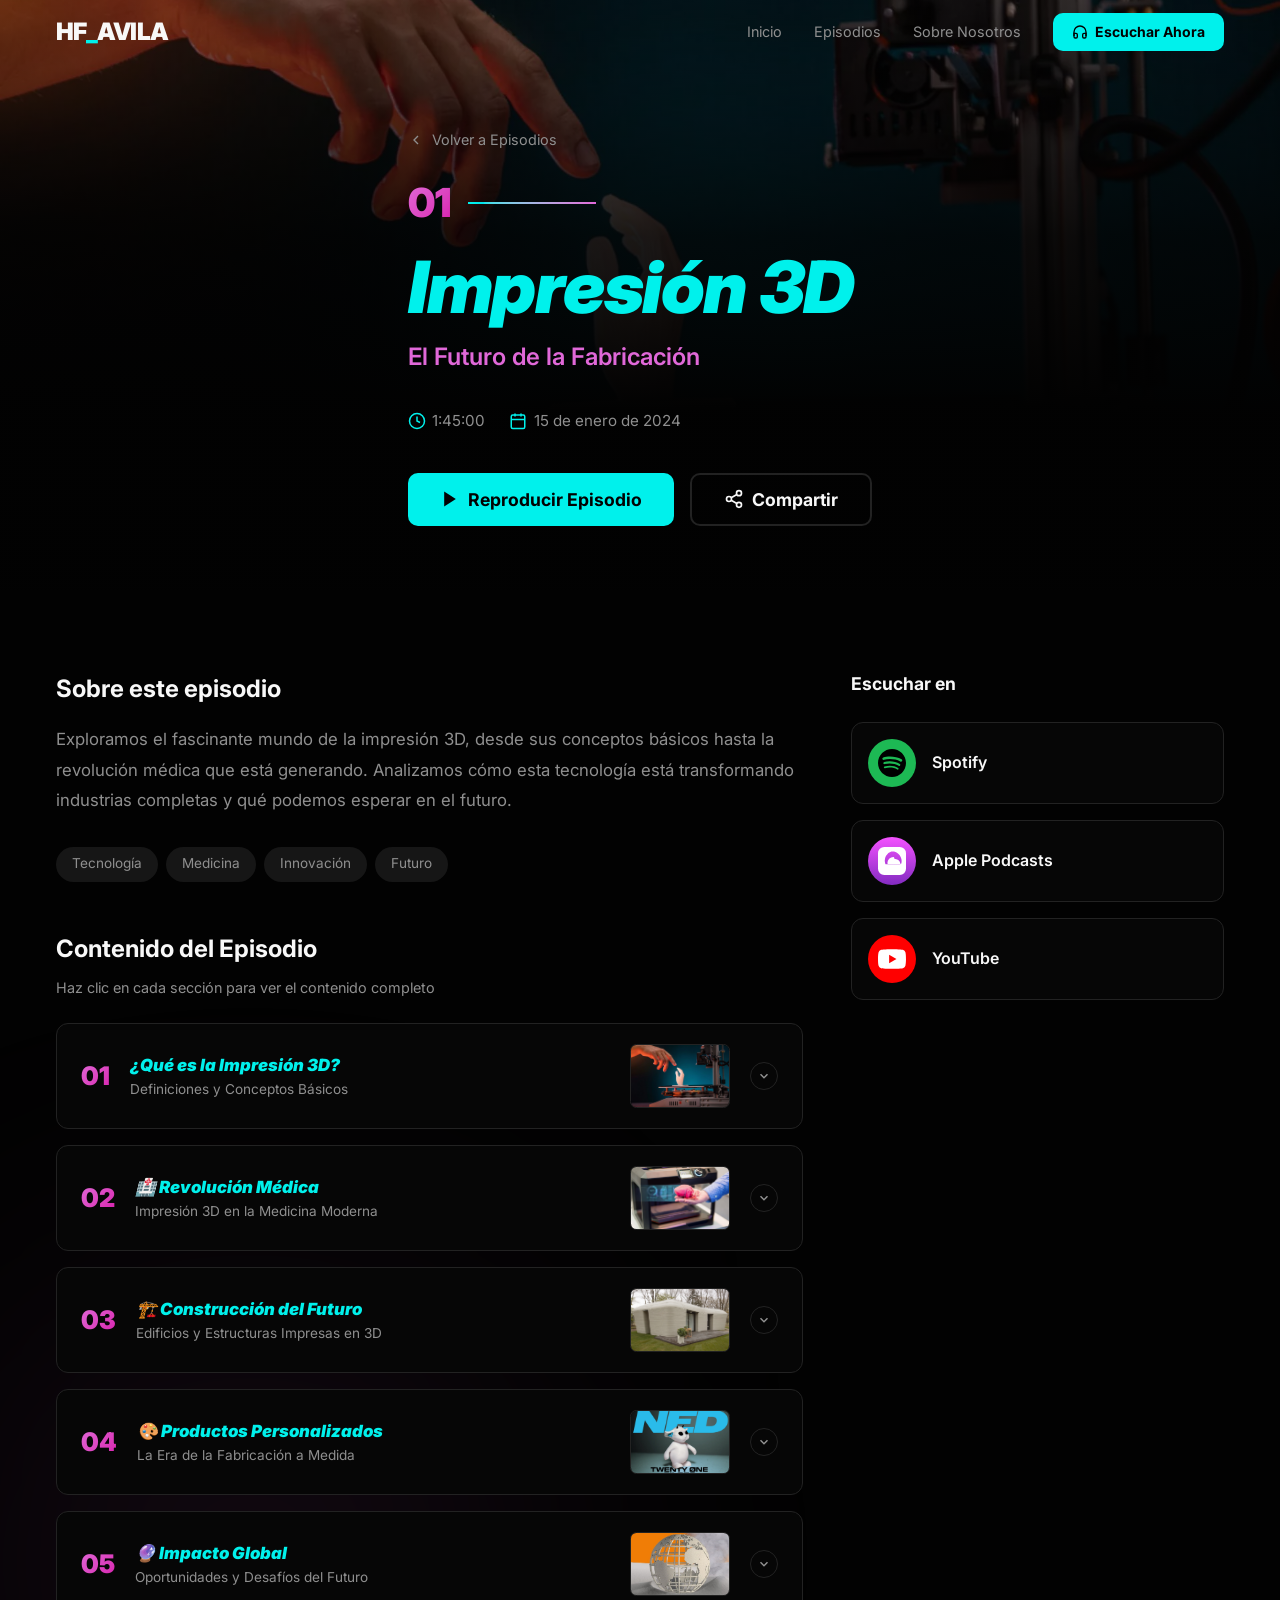
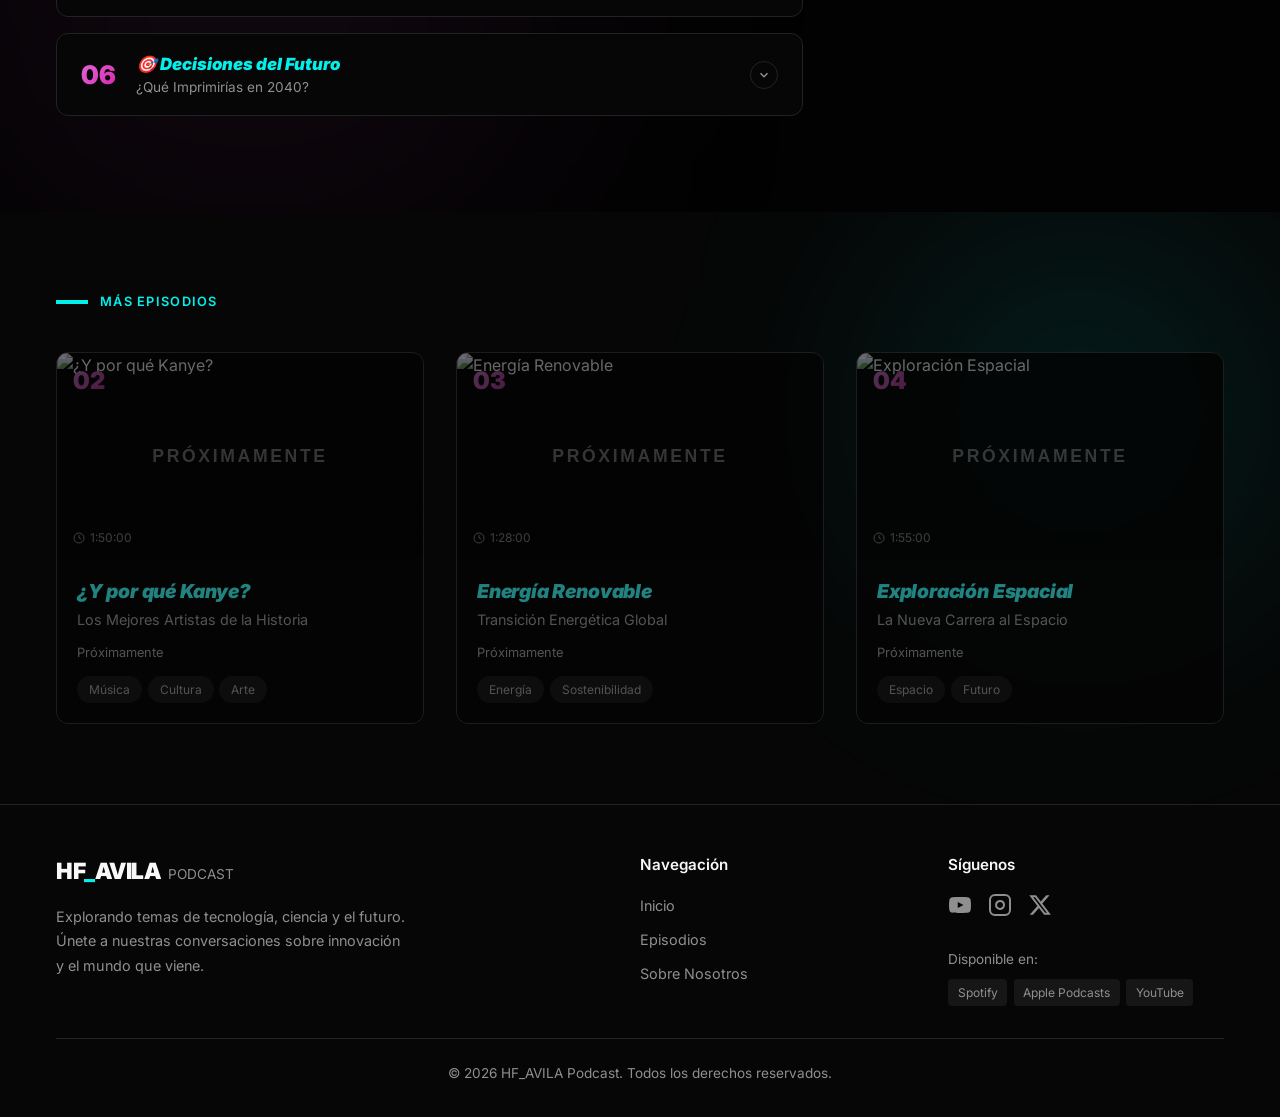
==== commit d3e4713a: "kanye" ====
--- a/episodio-impresion-3d.html
+++ b/episodio-impresion-3d.html
@@ -428,55 +428,52 @@
       </div>
       <div class="episodes-grid">
         <div class="scroll-reveal" data-delay="0">
-          <a href="#" class="episode-card">
+          <div class="episode-card episode-coming-soon">
             <div class="episode-card-img">
-              <img src="https://images.unsplash.com/photo-1677442136019-21780ecad995?w=800&h=600&fit=crop" alt="Inteligencia Artificial">
+              <img src="https://images.unsplash.com/photo-1493225457124-a3eb161ffa5f?w=800&h=600&fit=crop" alt="¿Y por qué Kanye?">
               <div class="episode-img-overlay"></div>
               <div class="episode-num-badge"><span class="news-number">02</span></div>
-              <div class="episode-play-overlay"><div class="play-circle-sm"><svg viewBox="0 0 24 24"><polygon points="5 3 19 12 5 21 5 3"/></svg></div></div>
-              <div class="episode-duration"><svg viewBox="0 0 24 24"><circle cx="12" cy="12" r="10"/><polyline points="12 6 12 12 16 14"/></svg> 1:32:00</div>
+              <div class="episode-duration"><svg viewBox="0 0 24 24"><circle cx="12" cy="12" r="10"/><polyline points="12 6 12 12 16 14"/></svg> 1:50:00</div>
             </div>
             <div class="episode-card-body">
-              <p class="episode-card-title">Inteligencia Artificial</p>
-              <p class="episode-card-subtitle">Más Allá de ChatGPT</p>
-              <p class="episode-card-date">1 feb. 2024</p>
-              <div class="episode-tags"><span class="episode-tag">IA</span><span class="episode-tag">Tecnología</span></div>
-            </div>
-          </a>
+              <p class="episode-card-title">¿Y por qué Kanye?</p>
+              <p class="episode-card-subtitle">Los Mejores Artistas de la Historia</p>
+              <p class="episode-card-date">Próximamente</p>
+              <div class="episode-tags"><span class="episode-tag">Música</span><span class="episode-tag">Cultura</span><span class="episode-tag">Arte</span></div>
+            </div>
+          </div>
         </div>
         <div class="scroll-reveal" data-delay="100">
-          <a href="#" class="episode-card">
+          <div class="episode-card episode-coming-soon">
             <div class="episode-card-img">
               <img src="https://images.unsplash.com/photo-1509391366360-2e959784a276?w=800&h=600&fit=crop" alt="Energía Renovable">
               <div class="episode-img-overlay"></div>
               <div class="episode-num-badge"><span class="news-number">03</span></div>
-              <div class="episode-play-overlay"><div class="play-circle-sm"><svg viewBox="0 0 24 24"><polygon points="5 3 19 12 5 21 5 3"/></svg></div></div>
               <div class="episode-duration"><svg viewBox="0 0 24 24"><circle cx="12" cy="12" r="10"/><polyline points="12 6 12 12 16 14"/></svg> 1:28:00</div>
             </div>
             <div class="episode-card-body">
               <p class="episode-card-title">Energía Renovable</p>
               <p class="episode-card-subtitle">Transición Energética Global</p>
-              <p class="episode-card-date">15 feb. 2024</p>
+              <p class="episode-card-date">Próximamente</p>
               <div class="episode-tags"><span class="episode-tag">Energía</span><span class="episode-tag">Sostenibilidad</span></div>
             </div>
-          </a>
+          </div>
         </div>
         <div class="scroll-reveal" data-delay="200">
-          <a href="#" class="episode-card">
+          <div class="episode-card episode-coming-soon">
             <div class="episode-card-img">
               <img src="https://images.unsplash.com/photo-1446776811953-b23d57bd21aa?w=800&h=600&fit=crop" alt="Exploración Espacial">
               <div class="episode-img-overlay"></div>
               <div class="episode-num-badge"><span class="news-number">04</span></div>
-              <div class="episode-play-overlay"><div class="play-circle-sm"><svg viewBox="0 0 24 24"><polygon points="5 3 19 12 5 21 5 3"/></svg></div></div>
               <div class="episode-duration"><svg viewBox="0 0 24 24"><circle cx="12" cy="12" r="10"/><polyline points="12 6 12 12 16 14"/></svg> 1:55:00</div>
             </div>
             <div class="episode-card-body">
               <p class="episode-card-title">Exploración Espacial</p>
               <p class="episode-card-subtitle">La Nueva Carrera al Espacio</p>
-              <p class="episode-card-date">1 mar. 2024</p>
+              <p class="episode-card-date">Próximamente</p>
               <div class="episode-tags"><span class="episode-tag">Espacio</span><span class="episode-tag">Futuro</span></div>
             </div>
-          </a>
+          </div>
         </div>
       </div>
     </div>
--- a/styles.css
+++ b/styles.css
@@ -657,6 +657,69 @@
   cursor: default;
 }
 .episode-tag:hover { background: oklch(0.85 0.18 192 / 0.2); color: var(--primary); }
+
+/* ---- Badge EN VIVO en tarjetas ---- */
+.episode-live-badge {
+  position: absolute;
+  top: 0.75rem;
+  right: 0.75rem;
+  display: flex;
+  align-items: center;
+  gap: 0.35rem;
+  background: oklch(0.55 0.22 25 / 0.92);
+  color: #fff;
+  font-size: 0.7rem;
+  font-weight: 700;
+  letter-spacing: 0.08em;
+  text-transform: uppercase;
+  padding: 0.25rem 0.6rem;
+  border-radius: 999px;
+  backdrop-filter: blur(4px);
+  z-index: 5;
+}
+.episode-live-badge .live-dot-sm {
+  width: 6px;
+  height: 6px;
+  border-radius: 50%;
+  background: #fff;
+  animation: pulse-dot 1.4s ease-in-out infinite;
+}
+@keyframes pulse-dot {
+  0%, 100% { opacity: 1; transform: scale(1); }
+  50% { opacity: 0.4; transform: scale(0.7); }
+}
+
+/* ---- Overlay Próximamente ---- */
+.episode-coming-soon {
+  position: relative;
+  pointer-events: none;
+  opacity: 0.82;
+  filter: grayscale(0.3);
+}
+.episode-coming-soon::after {
+  content: '';
+  position: absolute;
+  inset: 0;
+  background: oklch(0.05 0 0 / 0.3);
+  border-radius: var(--radius);
+  z-index: 3;
+  pointer-events: none;
+}
+.episode-coming-soon .episode-card-img::before {
+  content: 'PRÓXIMAMENTE';
+  position: absolute;
+  inset: 0;
+  display: flex;
+  align-items: center;
+  justify-content: center;
+  font-family: 'Oswald', sans-serif;
+  font-size: 1.1rem;
+  font-weight: 700;
+  letter-spacing: 0.15em;
+  color: oklch(0.9 0 0 / 0.28);
+  z-index: 4;
+  background: oklch(0.05 0 0 / 0.25);
+}
 
 /* ============ INTERACTIVE SECTION ============ */
 .interactive-section {
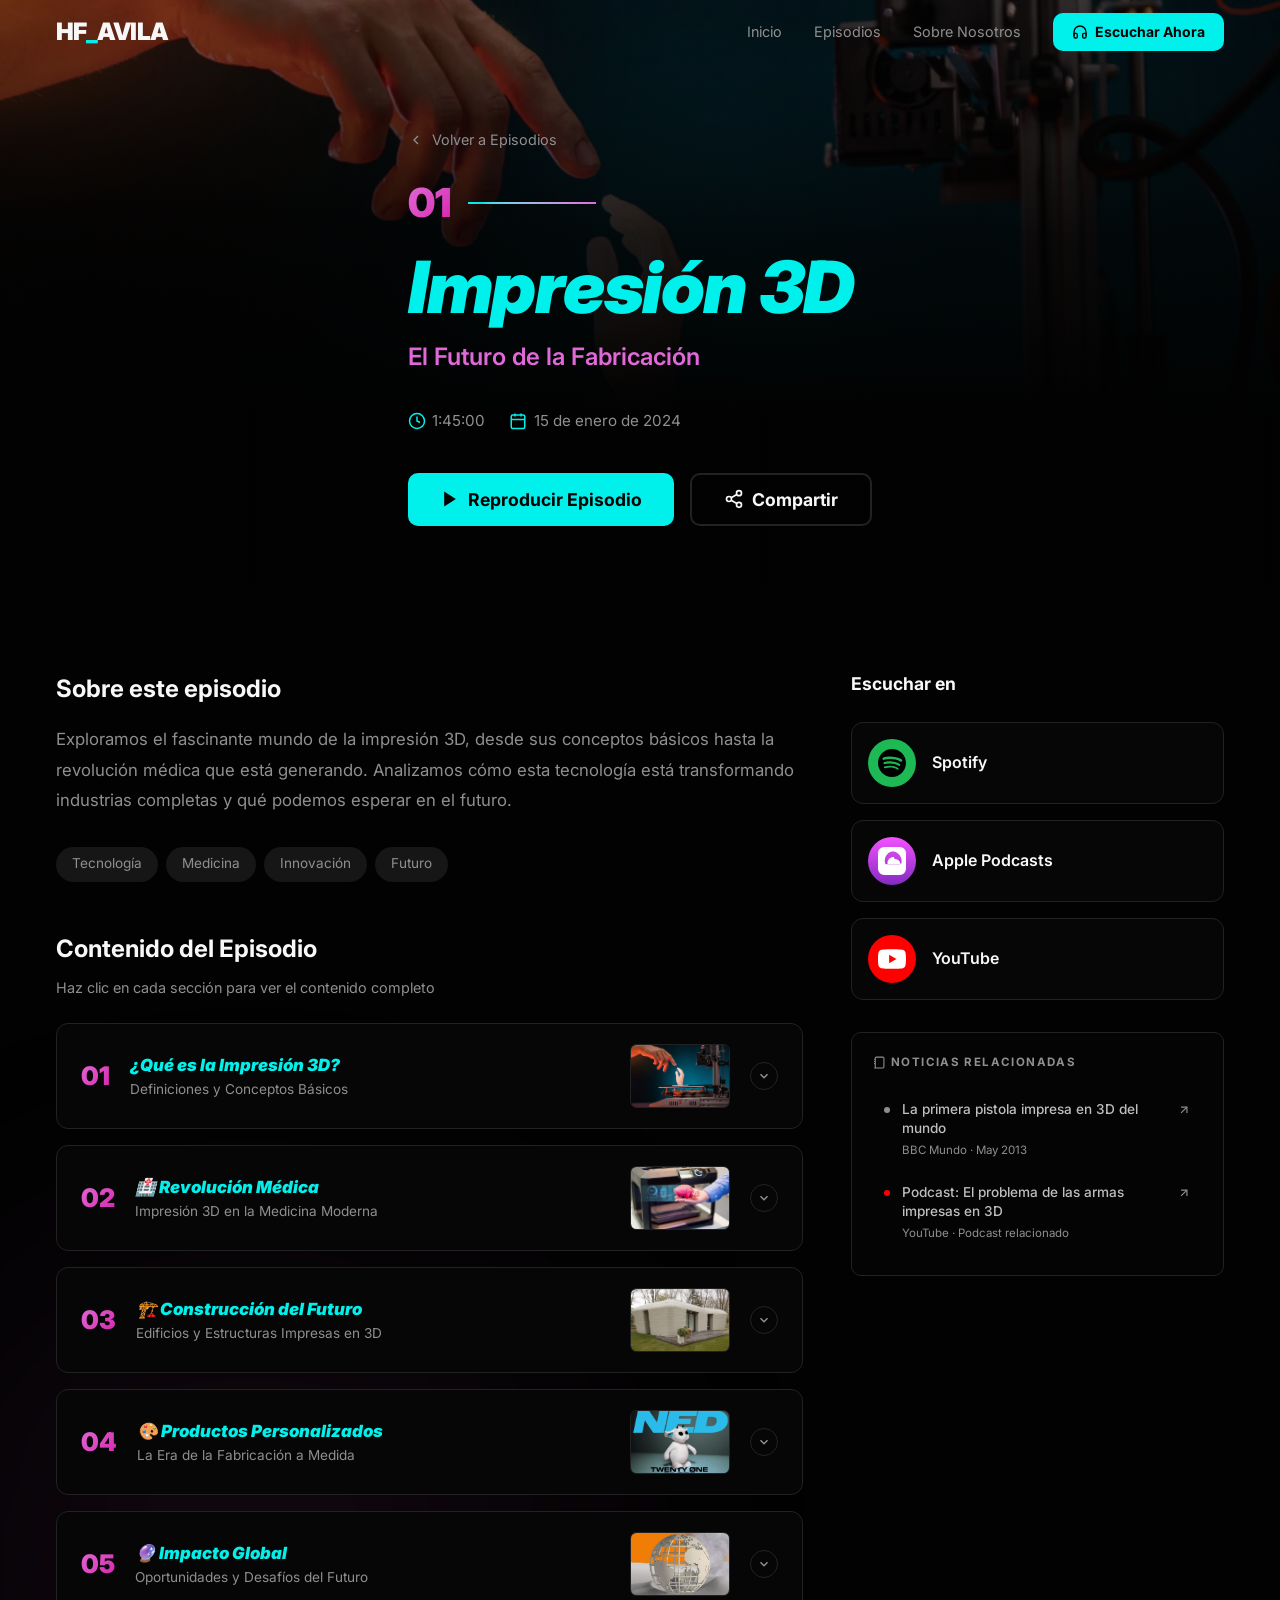
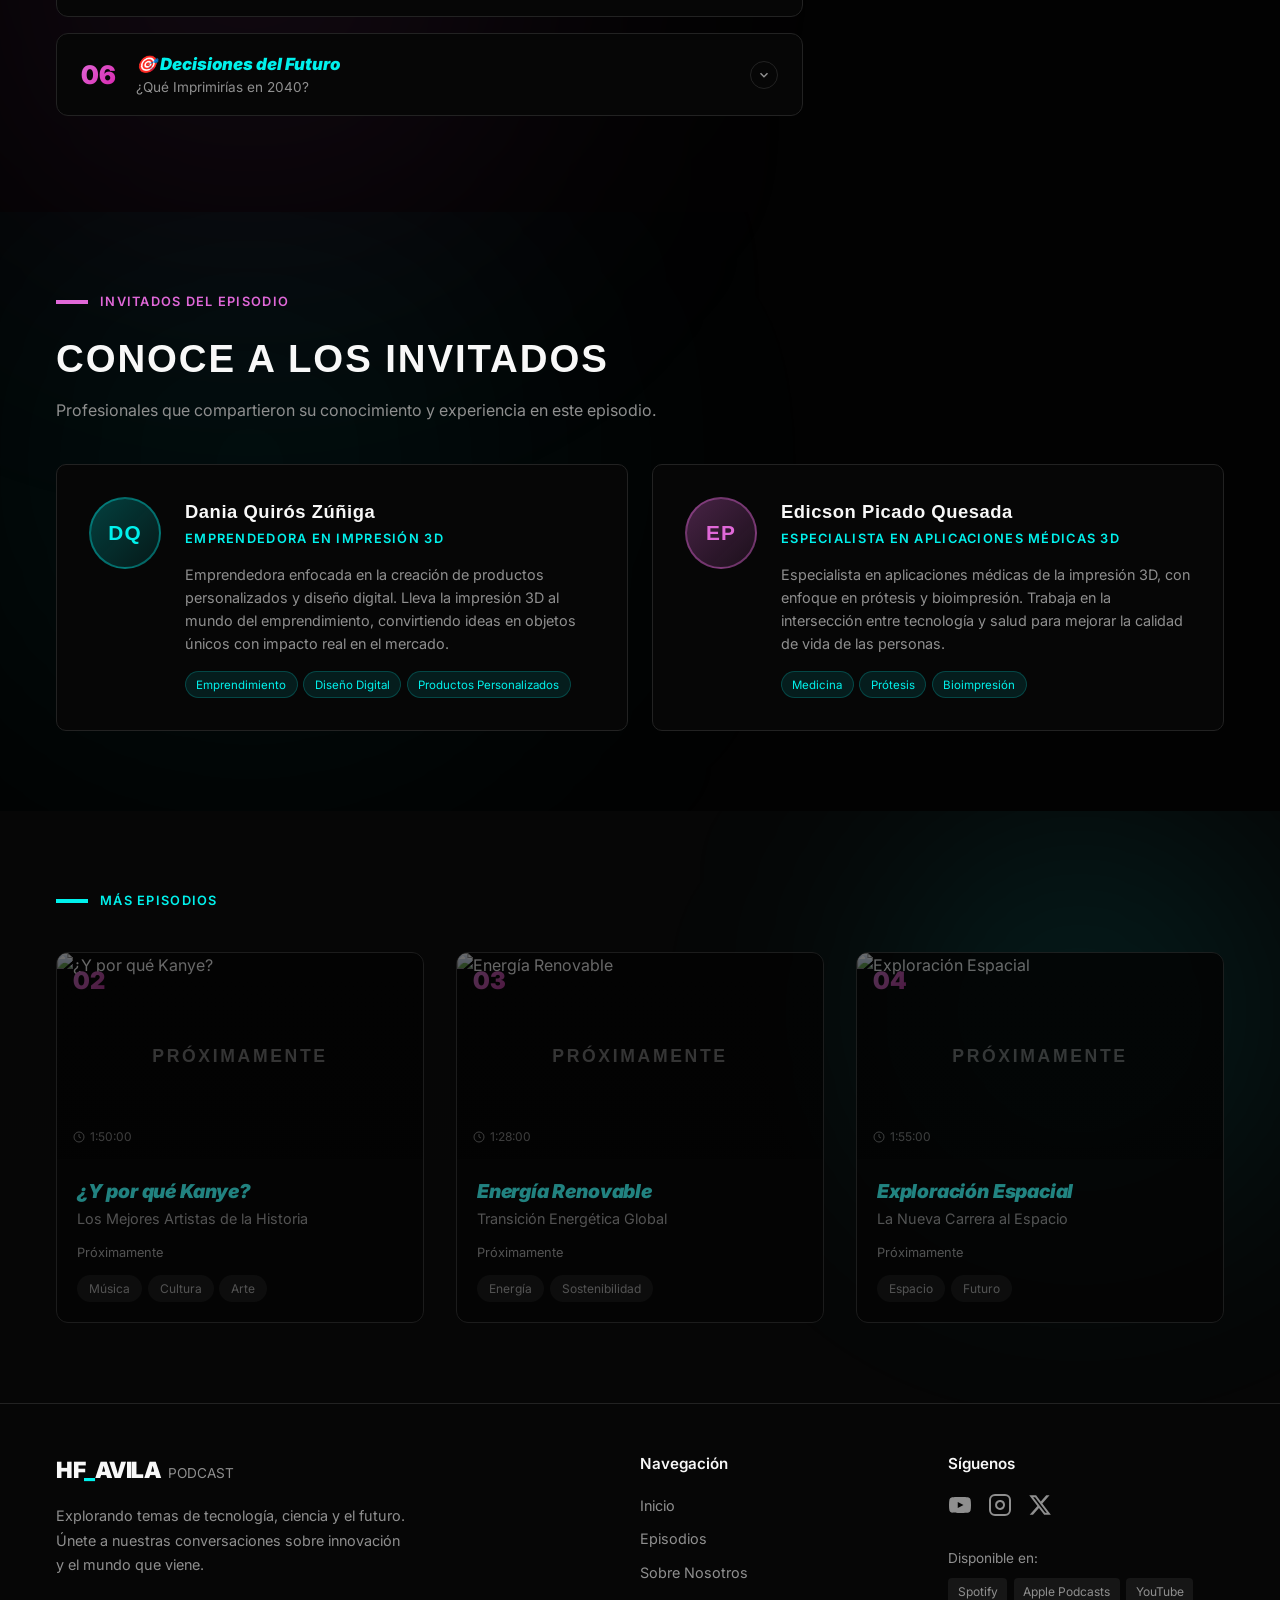
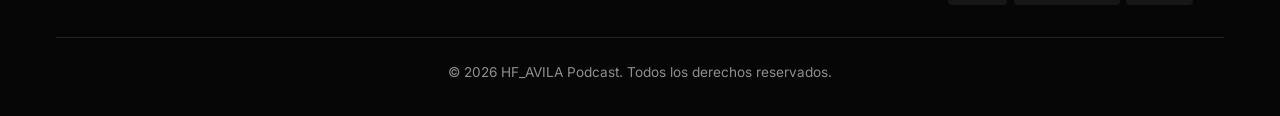
==== commit 10fd3812: "...." ====
--- a/episodio-impresion-3d.html
+++ b/episodio-impresion-3d.html
@@ -410,9 +410,96 @@
               </a>
             </div>
           </div>
+
+          <!-- NOTICIAS RELACIONADAS -->
+          <div class="scroll-reveal from-right" data-delay="200" style="margin-top:2rem;">
+            <div class="ep-news-box">
+              <p class="ep-news-box-label">
+                <svg width="13" height="13" viewBox="0 0 24 24" fill="none" stroke="currentColor" stroke-width="2"><path d="M4 22h16a2 2 0 0 0 2-2V4a2 2 0 0 0-2-2H8a2 2 0 0 0-2 2v16a2 2 0 0 0 2 2z"/><path d="M4 6h2"/><path d="M4 10h2"/><path d="M4 14h2"/></svg>
+                Noticias Relacionadas
+              </p>
+              <a href="https://www.bbc.com/mundo/ultimas_noticias/2013/05/130506_ultnot_eeuu_tecnologia_impresion_arma_fuego_3d_jp" target="_blank" rel="noopener noreferrer" class="ep-news-item">
+                <div class="ep-news-dot"></div>
+                <div>
+                  <p class="ep-news-title">La primera pistola impresa en 3D del mundo</p>
+                  <p class="ep-news-source">BBC Mundo · May 2013</p>
+                </div>
+                <svg class="ep-news-arrow" width="14" height="14" viewBox="0 0 24 24" fill="none" stroke="currentColor" stroke-width="2"><line x1="7" y1="17" x2="17" y2="7"/><polyline points="7 7 17 7 17 17"/></svg>
+              </a>
+              <a href="https://youtu.be/sdQVXHCr3_I?si=rdPpPSQPJARfkSq2" target="_blank" rel="noopener noreferrer" class="ep-news-item">
+                <div class="ep-news-dot" style="background: #FF0000;"></div>
+                <div>
+                  <p class="ep-news-title">Podcast: El problema de las armas impresas en 3D</p>
+                  <p class="ep-news-source">YouTube · Podcast relacionado</p>
+                </div>
+                <svg class="ep-news-arrow" width="14" height="14" viewBox="0 0 24 24" fill="none" stroke="currentColor" stroke-width="2"><line x1="7" y1="17" x2="17" y2="7"/><polyline points="7 7 17 7 17 17"/></svg>
+              </a>
+            </div>
+          </div>
+
         </div>
 
       </div><!-- end ep-body-grid -->
+    </div>
+  </section>
+
+  <!-- GUESTS -->
+  <section class="ep-guests">
+    <div class="glow-orb" style="width:500px;height:500px;background:oklch(0.85 0.18 192 / 0.08);top:0;left:0;filter:blur(150px);"></div>
+    <div class="container" style="position:relative;z-index:1;">
+      <div class="scroll-reveal" style="margin-bottom:2.5rem;">
+        <div class="section-label">
+          <span class="section-label-line pink"></span>
+          <span class="section-label-text pink">Invitados del Episodio</span>
+        </div>
+        <h2 class="ep-guests-title">Conoce a los Invitados</h2>
+        <p class="ep-guests-desc">Profesionales que compartieron su conocimiento y experiencia en este episodio.</p>
+      </div>
+      <div class="ep-guests-grid">
+
+        <!-- Invitado 1 -->
+        <div class="scroll-reveal" data-delay="0">
+          <div class="ep-guest-card">
+            <div class="ep-guest-avatar">
+              <span class="ep-guest-initials">DQ</span>
+            </div>
+            <div class="ep-guest-info">
+              <p class="ep-guest-name">Dania Quirós Zúñiga</p>
+              <p class="ep-guest-role">Emprendedora en Impresión 3D</p>
+              <p class="ep-guest-bio">
+                Emprendedora enfocada en la creación de productos personalizados y diseño digital. Lleva la impresión 3D al mundo del emprendimiento, convirtiendo ideas en objetos únicos con impacto real en el mercado.
+              </p>
+              <div class="ep-guest-tags">
+                <span class="ep-guest-tag">Emprendimiento</span>
+                <span class="ep-guest-tag">Diseño Digital</span>
+                <span class="ep-guest-tag">Productos Personalizados</span>
+              </div>
+            </div>
+          </div>
+        </div>
+
+        <!-- Invitado 2 -->
+        <div class="scroll-reveal" data-delay="150">
+          <div class="ep-guest-card">
+            <div class="ep-guest-avatar" style="background: linear-gradient(135deg, oklch(0.7 0.2 330 / 0.3), oklch(0.7 0.2 330 / 0.1)); border-color: oklch(0.7 0.2 330 / 0.4);">
+              <span class="ep-guest-initials" style="color: oklch(0.7 0.2 330);">EP</span>
+            </div>
+            <div class="ep-guest-info">
+              <p class="ep-guest-name">Edicson Picado Quesada</p>
+              <p class="ep-guest-role">Especialista en Aplicaciones Médicas 3D</p>
+              <p class="ep-guest-bio">
+                Especialista en aplicaciones médicas de la impresión 3D, con enfoque en prótesis y bioimpresión. Trabaja en la intersección entre tecnología y salud para mejorar la calidad de vida de las personas.
+              </p>
+              <div class="ep-guest-tags">
+                <span class="ep-guest-tag">Medicina</span>
+                <span class="ep-guest-tag">Prótesis</span>
+                <span class="ep-guest-tag">Bioimpresión</span>
+              </div>
+            </div>
+          </div>
+        </div>
+
+      </div>
     </div>
   </section>
 
--- a/styles.css
+++ b/styles.css
@@ -1278,6 +1278,65 @@
   color: oklch(0.08 0 0);
 }
 
+/* ---- Sidebar news box ---- */
+.ep-news-box {
+  background: oklch(0.11 0 0);
+  border: 1px solid var(--border);
+  border-radius: var(--radius);
+  padding: 1.25rem;
+}
+.ep-news-box-label {
+  display: flex;
+  align-items: center;
+  gap: 0.4rem;
+  font-size: 0.72rem;
+  font-weight: 700;
+  text-transform: uppercase;
+  letter-spacing: 0.12em;
+  color: var(--muted-fg);
+  margin-bottom: 1rem;
+}
+.ep-news-item {
+  display: flex;
+  align-items: flex-start;
+  gap: 0.75rem;
+  padding: 0.75rem;
+  border-radius: calc(var(--radius) - 2px);
+  text-decoration: none;
+  transition: background 0.2s;
+}
+.ep-news-item:hover { background: oklch(0.16 0 0); }
+.ep-news-dot {
+  width: 6px;
+  height: 6px;
+  min-width: 6px;
+  border-radius: 50%;
+  background: var(--muted-fg);
+  margin-top: 0.45rem;
+}
+.ep-news-title {
+  font-size: 0.85rem;
+  font-weight: 500;
+  color: oklch(0.8 0 0);
+  line-height: 1.4;
+  margin-bottom: 0.2rem;
+}
+.ep-news-source {
+  font-size: 0.72rem;
+  color: var(--muted-fg);
+}
+.ep-news-arrow {
+  margin-left: auto;
+  min-width: 14px;
+  stroke: var(--muted-fg);
+  margin-top: 0.2rem;
+  transition: stroke 0.2s, transform 0.2s;
+}
+.ep-news-item:hover .ep-news-arrow {
+  stroke: var(--primary);
+  transform: translate(2px, -2px);
+}
+
 .listen-on-title {
   font-size: 1.1rem;
   font-weight: 700;
@@ -1313,6 +1372,93 @@
 .platform-link:hover .platform-icon { transform: scale(1.1); }
 .platform-icon svg { width: 28px; height: 28px; }
 .platform-name { color: var(--foreground); font-weight: 600; }
+
+/* ============ GUESTS SECTION ============ */
+.ep-guests { padding: 5rem 0; position: relative; overflow: hidden; }
+.ep-guests-title {
+  font-family: 'Oswald', sans-serif;
+  font-size: clamp(1.8rem, 3vw, 2.5rem);
+  font-weight: 700;
+  text-transform: uppercase;
+  letter-spacing: 0.05em;
+  margin-top: 1rem;
+  margin-bottom: 0.5rem;
+}
+.ep-guests-desc { color: var(--muted-fg); font-size: 1rem; margin-bottom: 0; }
+.ep-guests-grid {
+  display: grid;
+  grid-template-columns: 1fr 1fr;
+  gap: 1.5rem;
+  margin-top: 0;
+}
+.ep-guest-card {
+  background: var(--card);
+  border: 1px solid var(--border);
+  border-radius: var(--radius);
+  padding: 2rem;
+  display: flex;
+  gap: 1.5rem;
+  align-items: flex-start;
+  transition: border-color 0.3s, box-shadow 0.3s;
+}
+.ep-guest-card:hover {
+  border-color: oklch(0.85 0.18 192 / 0.4);
+  box-shadow: 0 0 30px oklch(0.85 0.18 192 / 0.06);
+}
+.ep-guest-avatar {
+  width: 72px;
+  height: 72px;
+  min-width: 72px;
+  border-radius: 50%;
+  background: linear-gradient(135deg, oklch(0.85 0.18 192 / 0.25), oklch(0.85 0.18 192 / 0.08));
+  border: 2px solid oklch(0.85 0.18 192 / 0.35);
+  display: flex;
+  align-items: center;
+  justify-content: center;
+}
+.ep-guest-initials {
+  font-family: 'Oswald', sans-serif;
+  font-size: 1.3rem;
+  font-weight: 700;
+  color: var(--primary);
+  letter-spacing: 0.05em;
+}
+.ep-guest-name {
+  font-family: 'Oswald', sans-serif;
+  font-size: 1.15rem;
+  font-weight: 600;
+  letter-spacing: 0.03em;
+  color: var(--foreground);
+  margin-bottom: 0.2rem;
+}
+.ep-guest-role {
+  font-size: 0.8rem;
+  font-weight: 600;
+  text-transform: uppercase;
+  letter-spacing: 0.1em;
+  color: var(--primary);
+  margin-bottom: 0.85rem;
+}
+.ep-guest-bio {
+  font-size: 0.9rem;
+  color: var(--muted-fg);
+  line-height: 1.6;
+  margin-bottom: 1rem;
+}
+.ep-guest-tags { display: flex; flex-wrap: wrap; gap: 0.35rem; }
+.ep-guest-tag {
+  font-size: 0.72rem;
+  padding: 0.2rem 0.65rem;
+  background: oklch(0.85 0.18 192 / 0.1);
+  color: var(--primary);
+  border: 1px solid oklch(0.85 0.18 192 / 0.2);
+  border-radius: 999px;
+}
+@media (max-width: 768px) {
+  .ep-guests-grid { grid-template-columns: 1fr; }
+  .ep-guest-card { flex-direction: column; align-items: center; text-align: center; }
+  .ep-guest-tags { justify-content: center; }
+}
 
 .ep-related { padding: 5rem 0; background: var(--card); position: relative; overflow: hidden; }
 
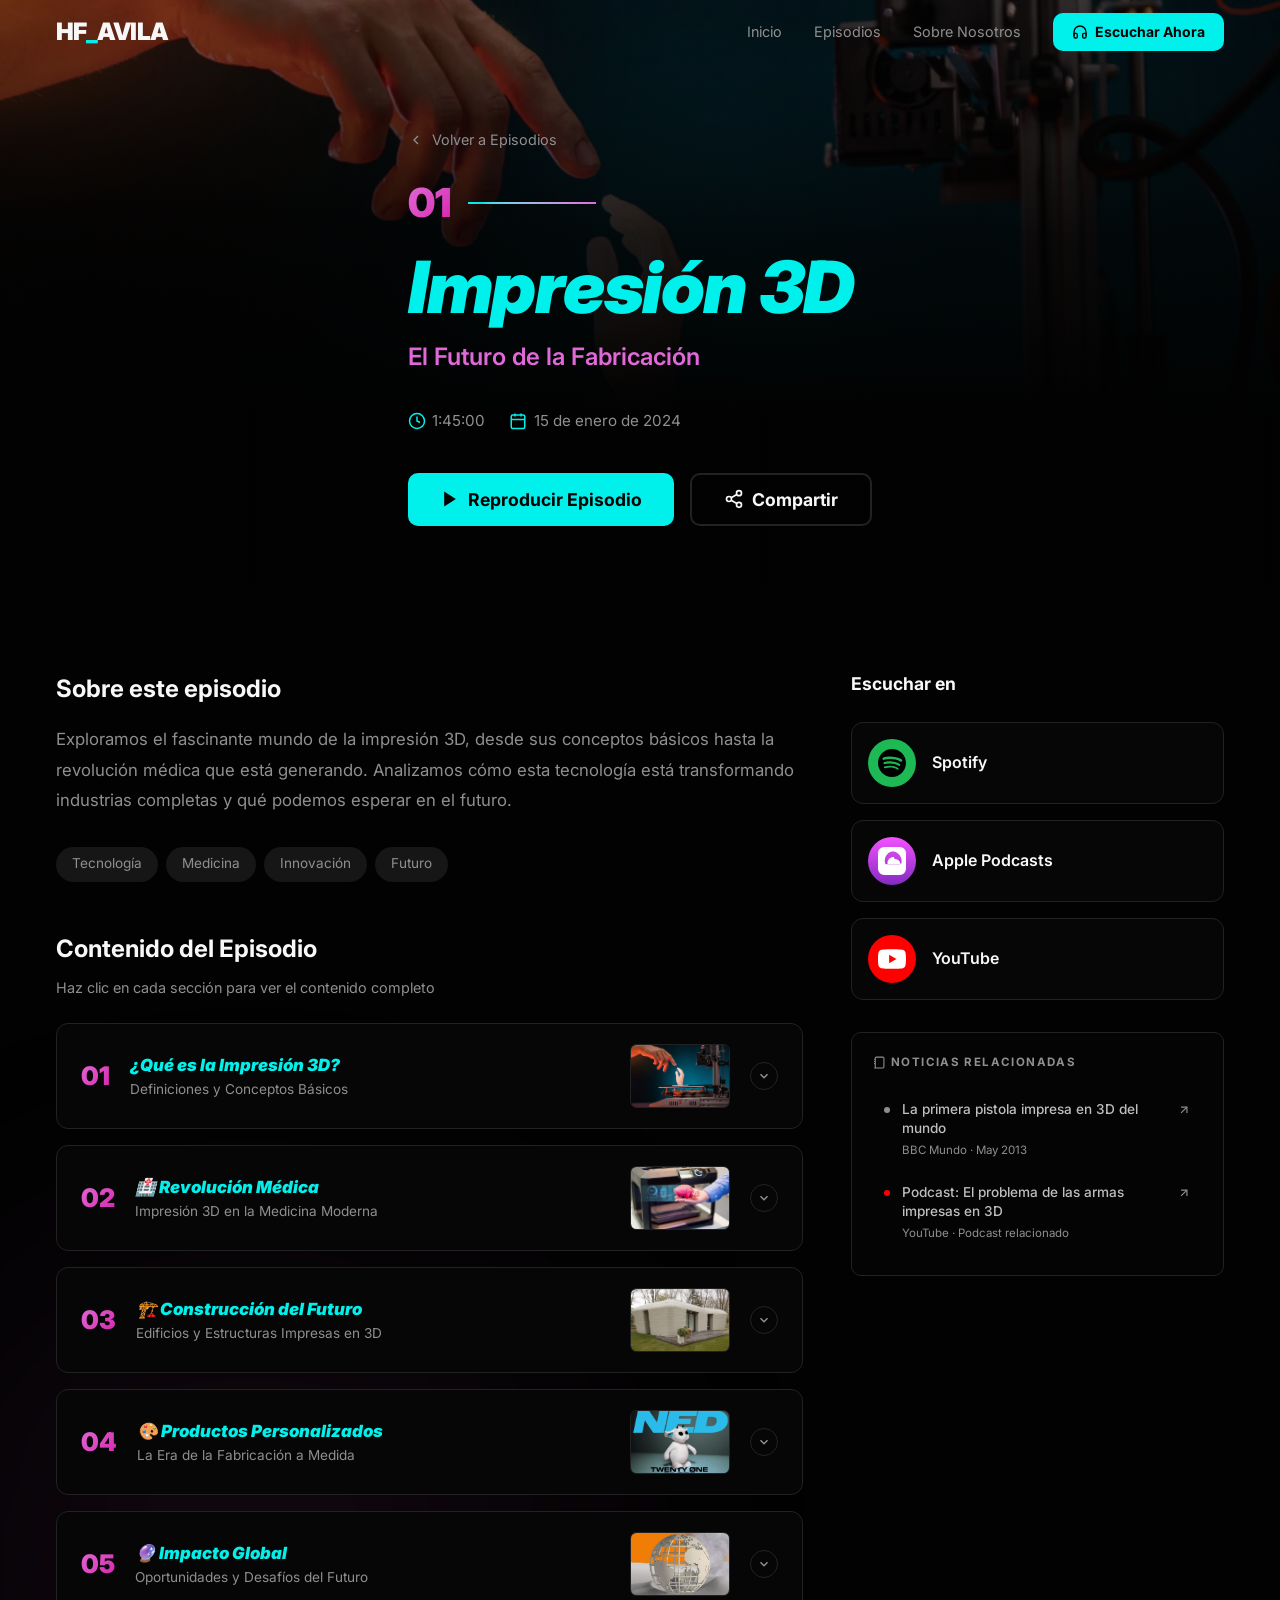
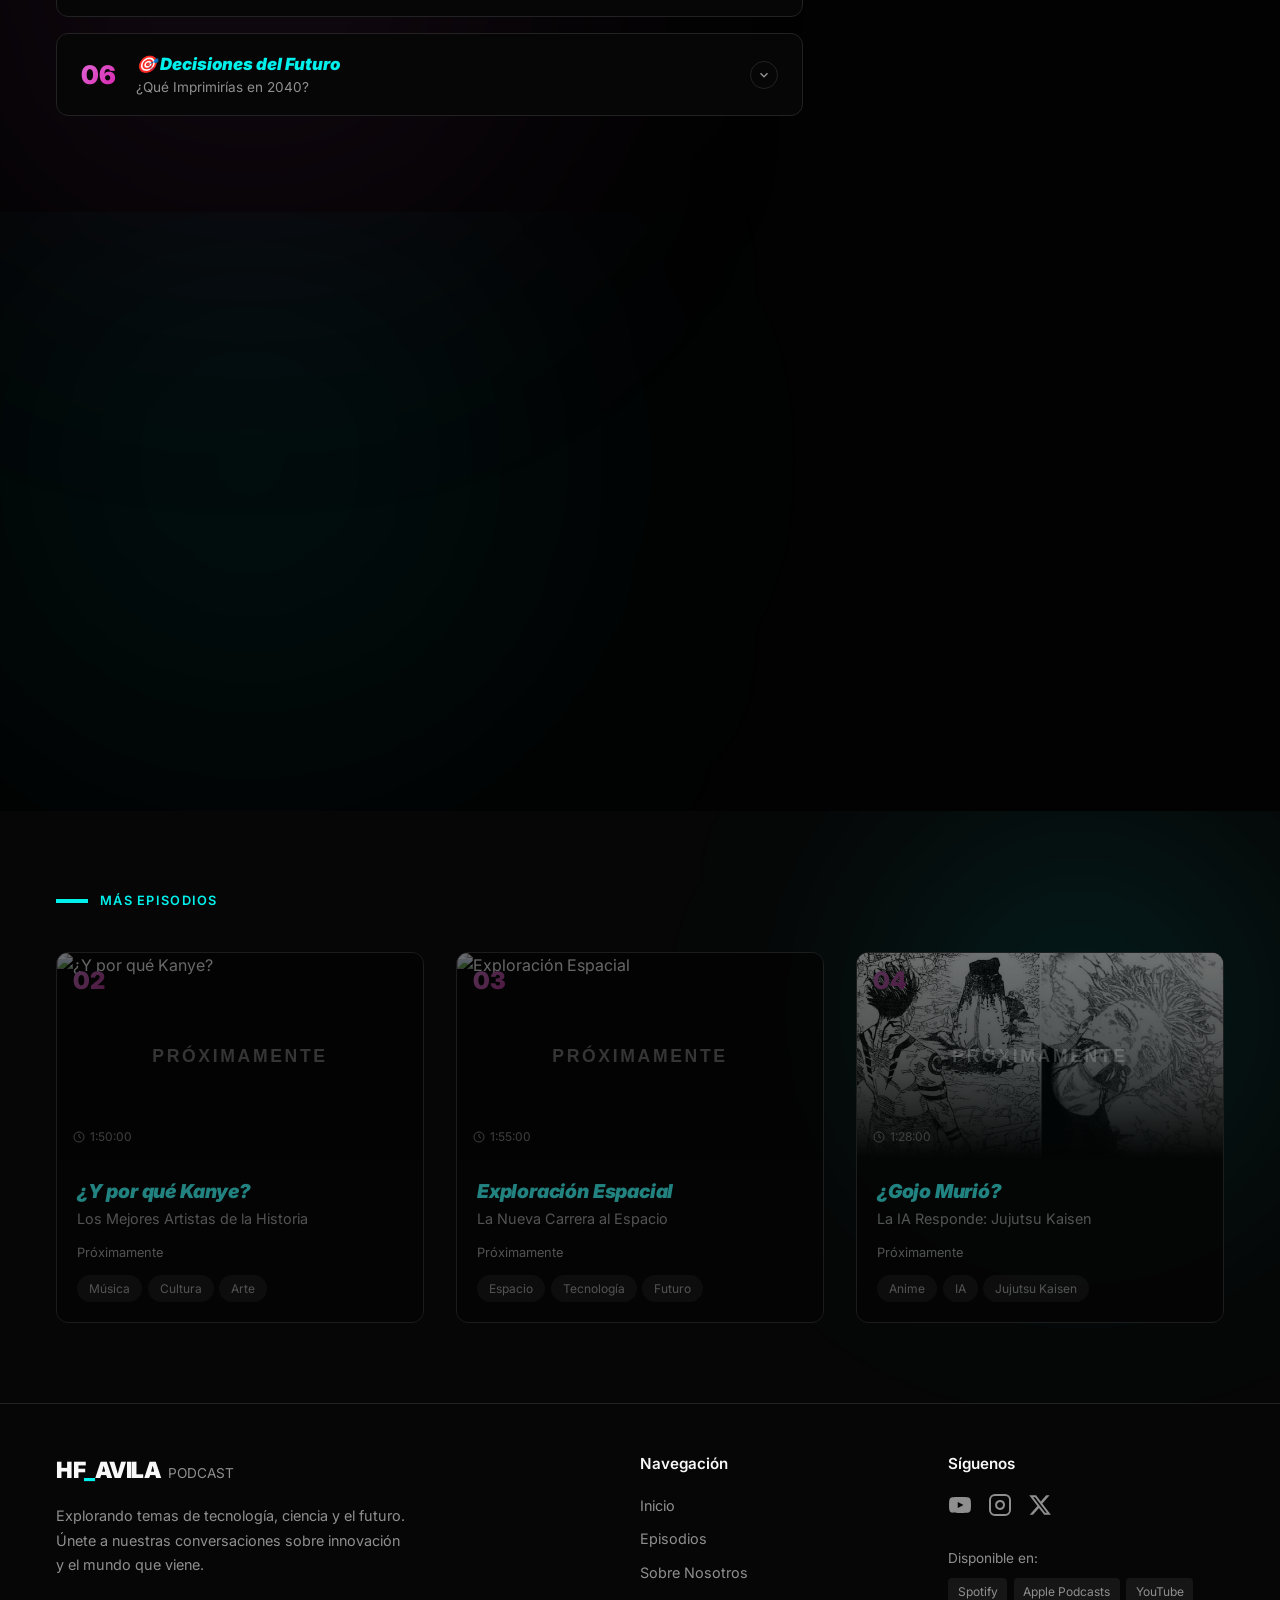
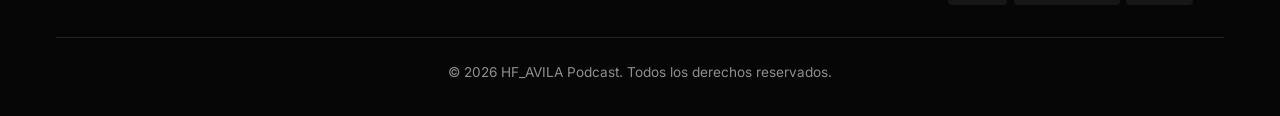
==== commit b28f453a: "gojo" ====
--- a/episodio-impresion-3d.html
+++ b/episodio-impresion-3d.html
@@ -533,32 +533,32 @@
         <div class="scroll-reveal" data-delay="100">
           <div class="episode-card episode-coming-soon">
             <div class="episode-card-img">
-              <img src="https://images.unsplash.com/photo-1509391366360-2e959784a276?w=800&h=600&fit=crop" alt="Energía Renovable">
+              <img src="https://images.unsplash.com/photo-1446776811953-b23d57bd21aa?w=800&h=600&fit=crop" alt="Exploración Espacial">
               <div class="episode-img-overlay"></div>
               <div class="episode-num-badge"><span class="news-number">03</span></div>
-              <div class="episode-duration"><svg viewBox="0 0 24 24"><circle cx="12" cy="12" r="10"/><polyline points="12 6 12 12 16 14"/></svg> 1:28:00</div>
-            </div>
-            <div class="episode-card-body">
-              <p class="episode-card-title">Energía Renovable</p>
-              <p class="episode-card-subtitle">Transición Energética Global</p>
-              <p class="episode-card-date">Próximamente</p>
-              <div class="episode-tags"><span class="episode-tag">Energía</span><span class="episode-tag">Sostenibilidad</span></div>
-            </div>
-          </div>
-        </div>
-        <div class="scroll-reveal" data-delay="200">
-          <div class="episode-card episode-coming-soon">
-            <div class="episode-card-img">
-              <img src="https://images.unsplash.com/photo-1446776811953-b23d57bd21aa?w=800&h=600&fit=crop" alt="Exploración Espacial">
-              <div class="episode-img-overlay"></div>
-              <div class="episode-num-badge"><span class="news-number">04</span></div>
               <div class="episode-duration"><svg viewBox="0 0 24 24"><circle cx="12" cy="12" r="10"/><polyline points="12 6 12 12 16 14"/></svg> 1:55:00</div>
             </div>
             <div class="episode-card-body">
               <p class="episode-card-title">Exploración Espacial</p>
               <p class="episode-card-subtitle">La Nueva Carrera al Espacio</p>
               <p class="episode-card-date">Próximamente</p>
-              <div class="episode-tags"><span class="episode-tag">Espacio</span><span class="episode-tag">Futuro</span></div>
+              <div class="episode-tags"><span class="episode-tag">Espacio</span><span class="episode-tag">Tecnología</span><span class="episode-tag">Futuro</span></div>
+            </div>
+          </div>
+        </div>
+        <div class="scroll-reveal" data-delay="200">
+          <div class="episode-card episode-coming-soon">
+            <div class="episode-card-img">
+              <img src="img/gojo-muerte.jpeg" alt="Gojo Jujutsu Kaisen">
+              <div class="episode-img-overlay"></div>
+              <div class="episode-num-badge"><span class="news-number">04</span></div>
+              <div class="episode-duration"><svg viewBox="0 0 24 24"><circle cx="12" cy="12" r="10"/><polyline points="12 6 12 12 16 14"/></svg> 1:28:00</div>
+            </div>
+            <div class="episode-card-body">
+              <p class="episode-card-title">¿Gojo Murió?</p>
+              <p class="episode-card-subtitle">La IA Responde: Jujutsu Kaisen</p>
+              <p class="episode-card-date">Próximamente</p>
+              <div class="episode-tags"><span class="episode-tag">Anime</span><span class="episode-tag">IA</span><span class="episode-tag">Jujutsu Kaisen</span></div>
             </div>
           </div>
         </div>
